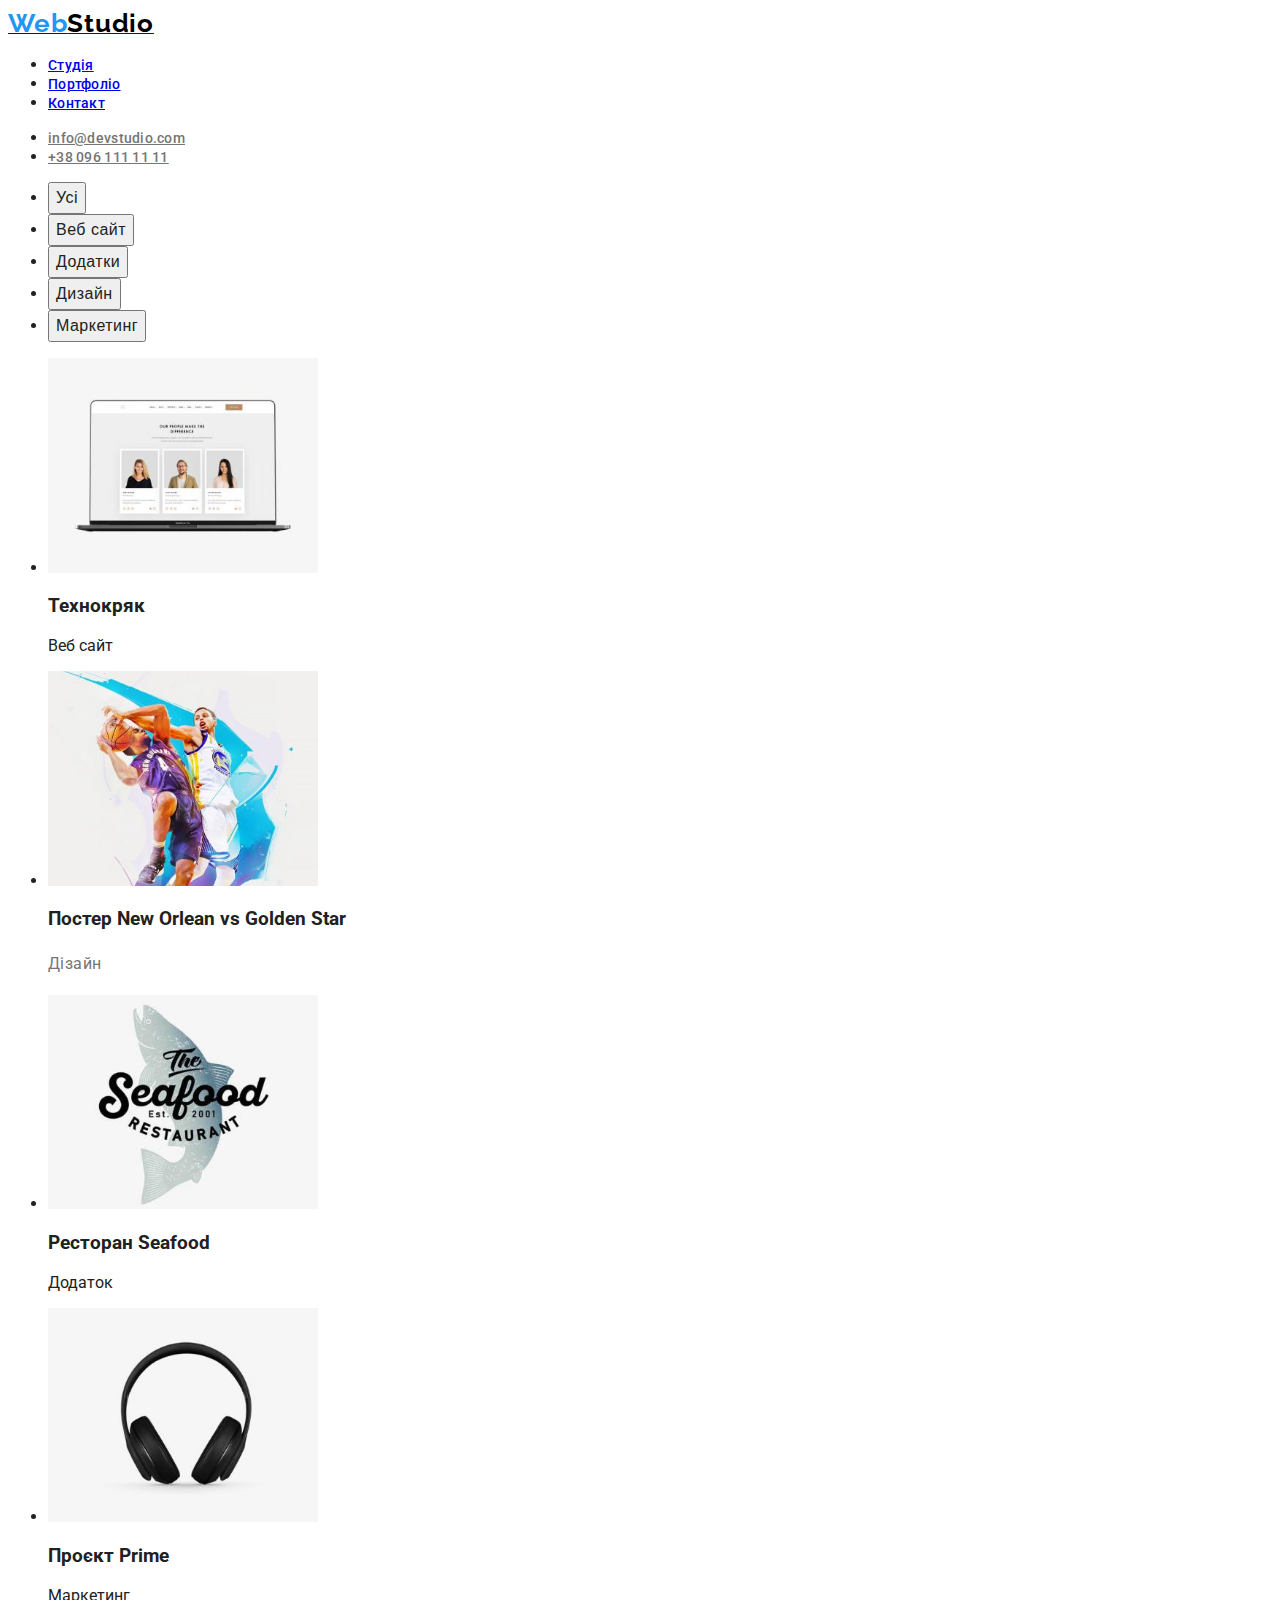
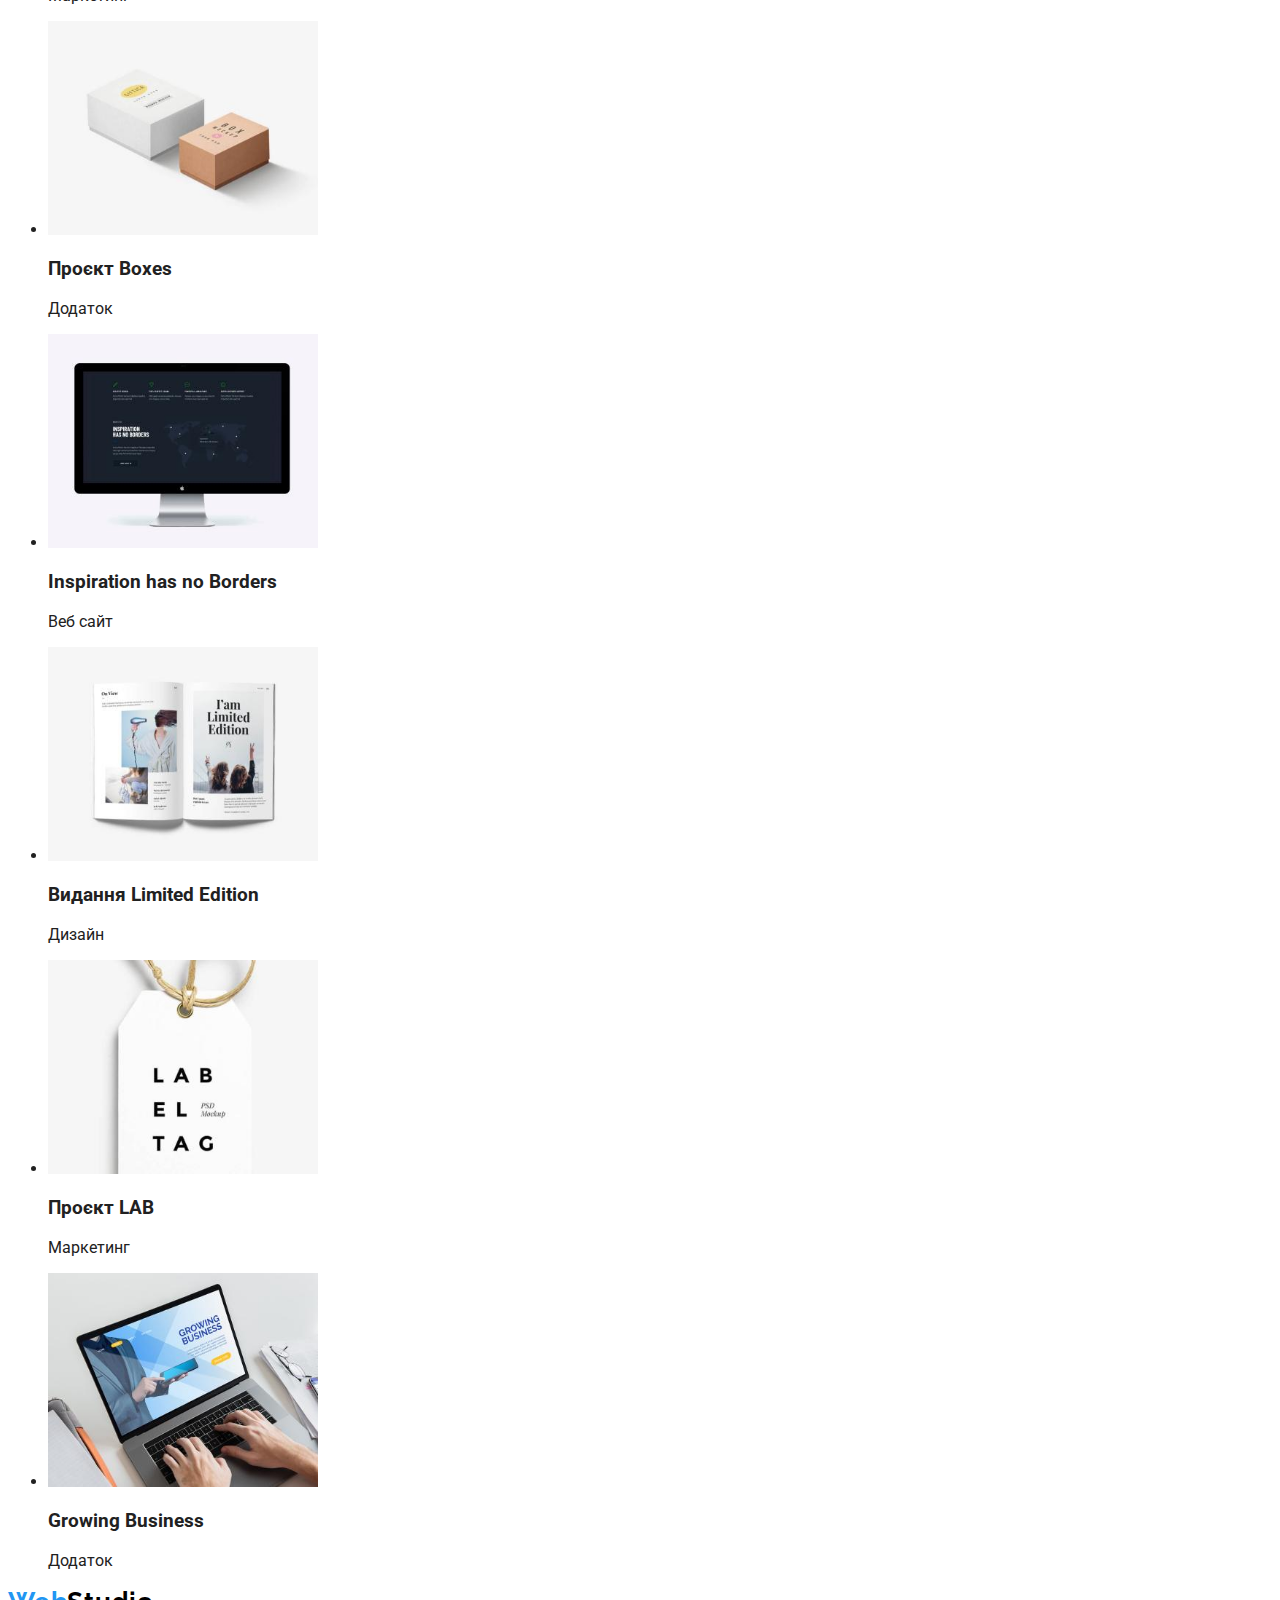
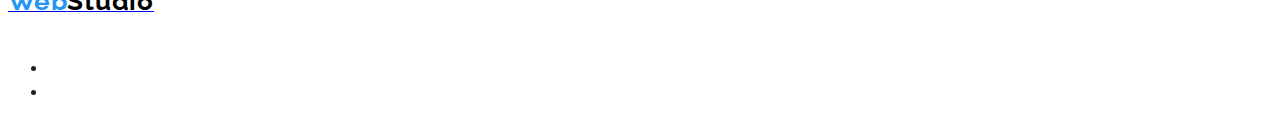
==== portfolio.html @ f7e5c862 "Коректу' стилі" ====
<!DOCTYPE html>
<html lang="uk">

<head>
    <meta charset="UTF-8">
    <meta http-equiv="X-UA-Compatible" content="IE=edge">
    <meta name="viewport" content="width=device-width, initial-scale=1.0">
    <title>HOMEWORK2</title>
    <link rel="preconnect" href="https://fonts.googleapis.com">
    <link rel="preconnect" href="https://fonts.gstatic.com" crossorigin>
    <link href="https://fonts.googleapis.com/css2?family=Raleway:wght@700&family=Roboto:wght@400;500;700;900&display=swap"
        rel="stylesheet">
    <link rel="stylesheet" href="./css/styles.css" />
</head>

<body>
    <header>
        <nav>
            <a href="./index.html"><span class="logo-web">Web</span><span class="logo-studio">Studio</span></a>
            <ul>
                <li><a href="./index.html" class="link-nav">Студія</a></li>
                <li><a href="./portfolio.html" class="link-nav">Портфоліо</a></li>
                <li><a href="#" class="link-nav">Контакт</a></li>
            </ul>
        </nav>
        <ul>
            <li><a href="mailto:info@devstudio.com" class="nav-conact">info@devstudio.com</a></li>
            <li><a href="tel:+380961111111" class="nav-conact">+38 096 111 11 11</a></li>
        </ul>
        </header>
        <ul>
            <li><button type="button" class="button">Усi</button></li>
            <li><button type="button" class="button">Веб сайт</button></li>
            <li><button type="button" class="button">Додатки</button></li>
            <li><button type="button" class="button">Дизайн</button></li>
            <li><button type="button" class="button">Маркетинг</button></li>
        </ul>
   
    
    <main>
            <section>
            
                    <!--Наші проекти -->
            
            <ul>
                <li>
                    <img src="./images/imgtekhnokriak.jpg" alt="Технокряк Веб сайт" width="270">
                    <h3 class="projects">Технокряк</h3>
                    <p class="projecttype">Веб сайт</p>
                </li>
                <li>
                    <img src="./images/imgposterneworlensstars.jpg" alt="Постер Нью Орлеан та Золоті зірки Дізайн" width="270">
                    <h3 class="projects">Постер New Orlean vs Golden Star</h3>
                    <p class="project-type">Дізайн</p>
                </li>
                <li>
                    <img src="./images/imgseafoods.jpg" alt="Ресторан Морська їжа Додаток" width="270">
                    <h3 class="projects">Ресторан Seafood</h3>
                    <p class="projecttype">Додаток</p>
                </li>
                <li>
                    <img src="./images/imgprime.jpg" alt="Проєкт Прайм Маркетинг" width="270">
                    <h3 class="projects">Проєкт Prime</h3>
                    <p class="projecttype">Маркетинг</p>
                </li><li>
                    <img src="./images/imgboxes.jpg" alt="Проєкт Коробки Додаток" width="270">
                    <h3 class="projects">Проєкт Boxes</h3>
                    <p class="projecttype">Додаток</p>
                </li>
                <li>
                    <img src="./images/imginspborders.jpg" alt="Натхнення без меж Веб сайт" width="270">
                    <h3 class="projects">Inspiration has no Borders</h3>
                    <p class="projecttype">Веб сайт</p>
                </li>
                <li>
                    <img src="./images/imglimited.jpg" alt="Видання Обмежена серія Дизайн" width="270">
                    <h3 class="projects">Видання Limited Edition</h3>
                    <p class="projecttype">Дизайн</p>
                </li>
                <li>
                    <img src="./images/imglab.jpg" alt="Проєкт Лаб Маркетинг" width="270">
                    <h3 class="proect">Проєкт LAB</h3>
                    <p class="projecttype">Маркетинг</p>
                </li><li>
                    <img src="./images/imggrowbis.jpg" alt="Рост бізнесу Додаток" width="270">
                    <h3 class="proect">Growing Business</h3>
                    <p class="projecttype">Додаток</p>
                </li>
            </ul>
        </section>
    </main>
    <footer>
        <div>
            <a href="./index.html" class="logo"><span class="logo-web">Web</span><span class="logo-studio">Studio</span></a>
            <address>
                <span class="adress">м. Київ, пр-т Лесі Українки, 26</span>
                <ul>
                    <li><a href="mailto:info@devstudio.com" class="contact">info@devstudio.com</a></li>
                    <li><a href="tel:+380961111111" class="contact">+38 096 111 11 11</a></li>
                </ul>
            </address>
        </div>
    </footer>

</body>

</html>
---- css/styles.css ----
body {
    font-family: 'Roboto','Arial','Helvetica',sans-serif;
    font-style: normal;
    color: #212121;
}
.logo-web {
    font-family: 'Raleway';
    font-weight: 700;
    font-size: 26px;
    line-height: 31px;
    /* identical to box height */
    letter-spacing: 0.03em;
    color: #2196F3;
}
.logo-studio {
    font-family: 'Raleway';
    font-weight: 700;
    font-size: 26px;
    line-height: 31px;
    /* identical to box height */
    letter-spacing: 0.03em;
    color: #000000;
}
.link-nav {
    font-weight: 500;
    font-size: 14px;
    line-height: 16px;
    letter-spacing: 0.02em;
}
.link-nav:hover {
    font-weight: 500;
    font-size: 14px;
    line-height: 16px;
    letter-spacing: 0.02em;
    color: #2196F3;
}

.link-nav:focus {
    font-weight: 500;
    font-size: 14px;
    line-height: 16px;
    letter-spacing: 0.02em;
    color: #2196F3;
}
.nav-conact {
    font-weight: 500;
    font-size: 14px;
    line-height: 16px;
    letter-spacing: 0.02em;
    color: #757575;
}
.nav-conact:hover {
    font-weight: 500;
    font-size: 14px;
    line-height: 16px;
    letter-spacing: 0.02em;
    color: #2196F3;
}
.nav-conact:focus {
    font-weight: 500;
    font-size: 14px;
    line-height: 16px;
    letter-spacing: 0.02em;
    color: #2196F3;
}
.hero-title {
    font-weight: 900;
    font-size: 44px;
    line-height: 60px;
    /* or 136% */
    text-align: center;
    letter-spacing: 0.06em;
    text-transform: uppercase;
    color: #FFFFFF;
}
.order-button { 
    cursor: pointer;
    font-weight: 700;
    font-size: 16px;
    line-height: 30px;
    /* identical to box height, or 188% */
    display: flex;
    align-items: center;
    text-align: center;
    letter-spacing: 0.06em;
    color: #FFFFFF;
}
.title-advantage {
    font-weight: 700;
    font-size: 14px;
    line-height: 16px;
    letter-spacing: 0.03em;
    text-transform: uppercase;
}
.advantage {
    font-size: 14px;
    line-height: 24px;
    /* or 171% */
    letter-spacing: 0.03em;
    color: #757575;
}
.specialization-title {
    font-weight: 700;
    font-size: 36px;
    line-height: 42px;
    text-align: center;
    letter-spacing: 0.03em;
}
.name {
    font-weight: 500;
    font-size: 16px;
    line-height: 19px;
    /* identical to box height */
    text-align: center;
    letter-spacing: 0.03em;
}
.profession {
    font-size: 16px;
    line-height: 19px;
    /* identical to box height */
    text-align: center;
    letter-spacing: 0.03em;
    color: #757575;
}
.adress {
    font-size: 14px;
    line-height: 24px;
    /* or 171% */
    letter-spacing: 0.03em;
    color: #FFFFFF;
}
.contact {
    font-size: 14px;
    line-height: 24px;
    /* or 171% */
    letter-spacing: 0.03em;
    color: rgba(255, 255, 255, 0.6);
}

.contact:hover {
    font-size: 14px;
    line-height: 24px;
    /* or 171% */
    letter-spacing: 0.03em;
    color: #2196F3;
}
.contact:focus {
    font-size: 14px;
    line-height: 24px;
    /* or 171% */
    letter-spacing: 0.03em;
    color: #2196F3;
}
.button {
    cursor: pointer;
    font-weight: 500;
    font-size: 16px;
    line-height: 26px;
    /* identical to box height, or 162% */
    text-align: center;
    letter-spacing: 0.03em;
    color: #212121;
}
.button :hover {
    cursor: pointer;
    font-weight: 500;
    font-size: 16px;
    line-height: 26px;
    /* identical to box height, or 162% */
    text-align: center;
    letter-spacing: 0.03em;
    color: #757575;
    background-color: #2196F3;
}
.button :focus {
    cursor: pointer;
    font-weight: 500;
    font-size: 16px;
    line-height: 26px;
    /* identical to box height, or 162% */
    text-align: center;
    letter-spacing: 0.03em;
    color: #757575;
    background-color: #2196F3;
}
.project-type {
    font-size: 16px;
    line-height: 30px;
    /* identical to box height, or 188% */
    letter-spacing: 0.03em;
    color: #757575;
}
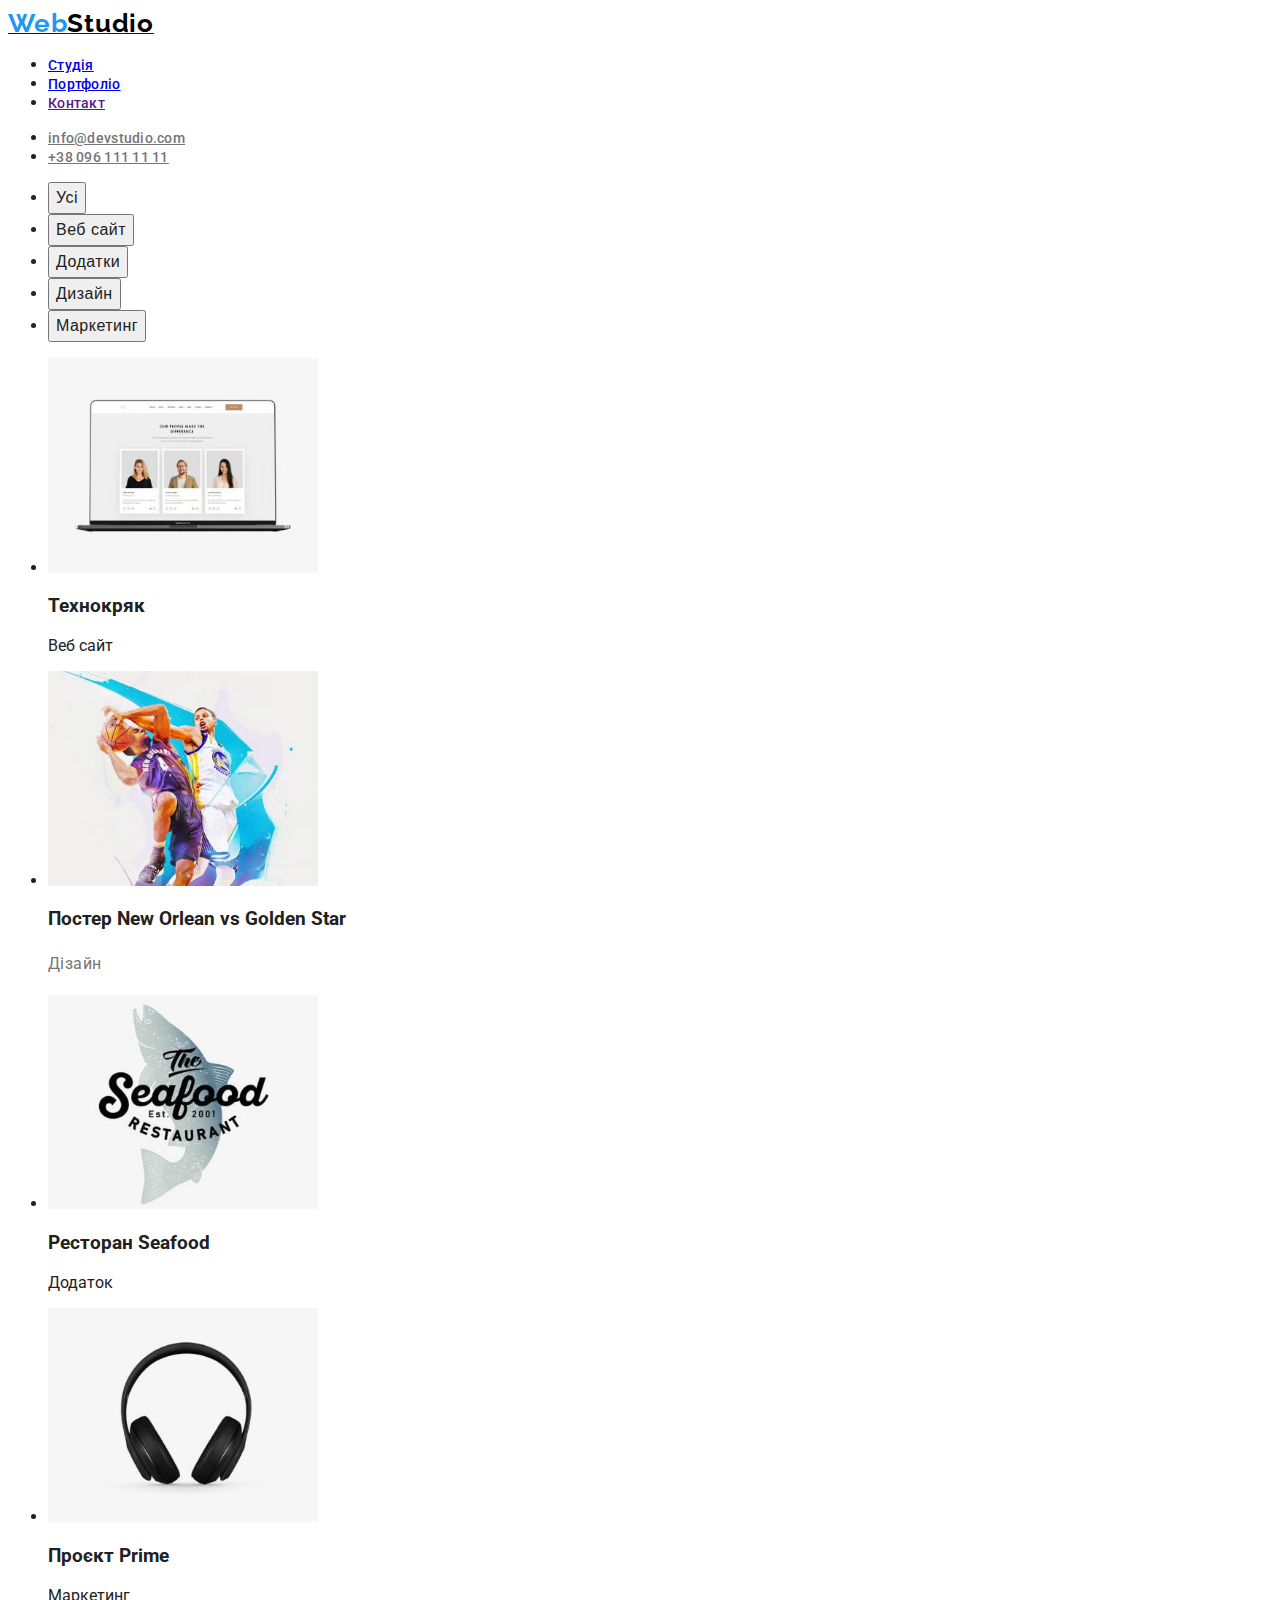
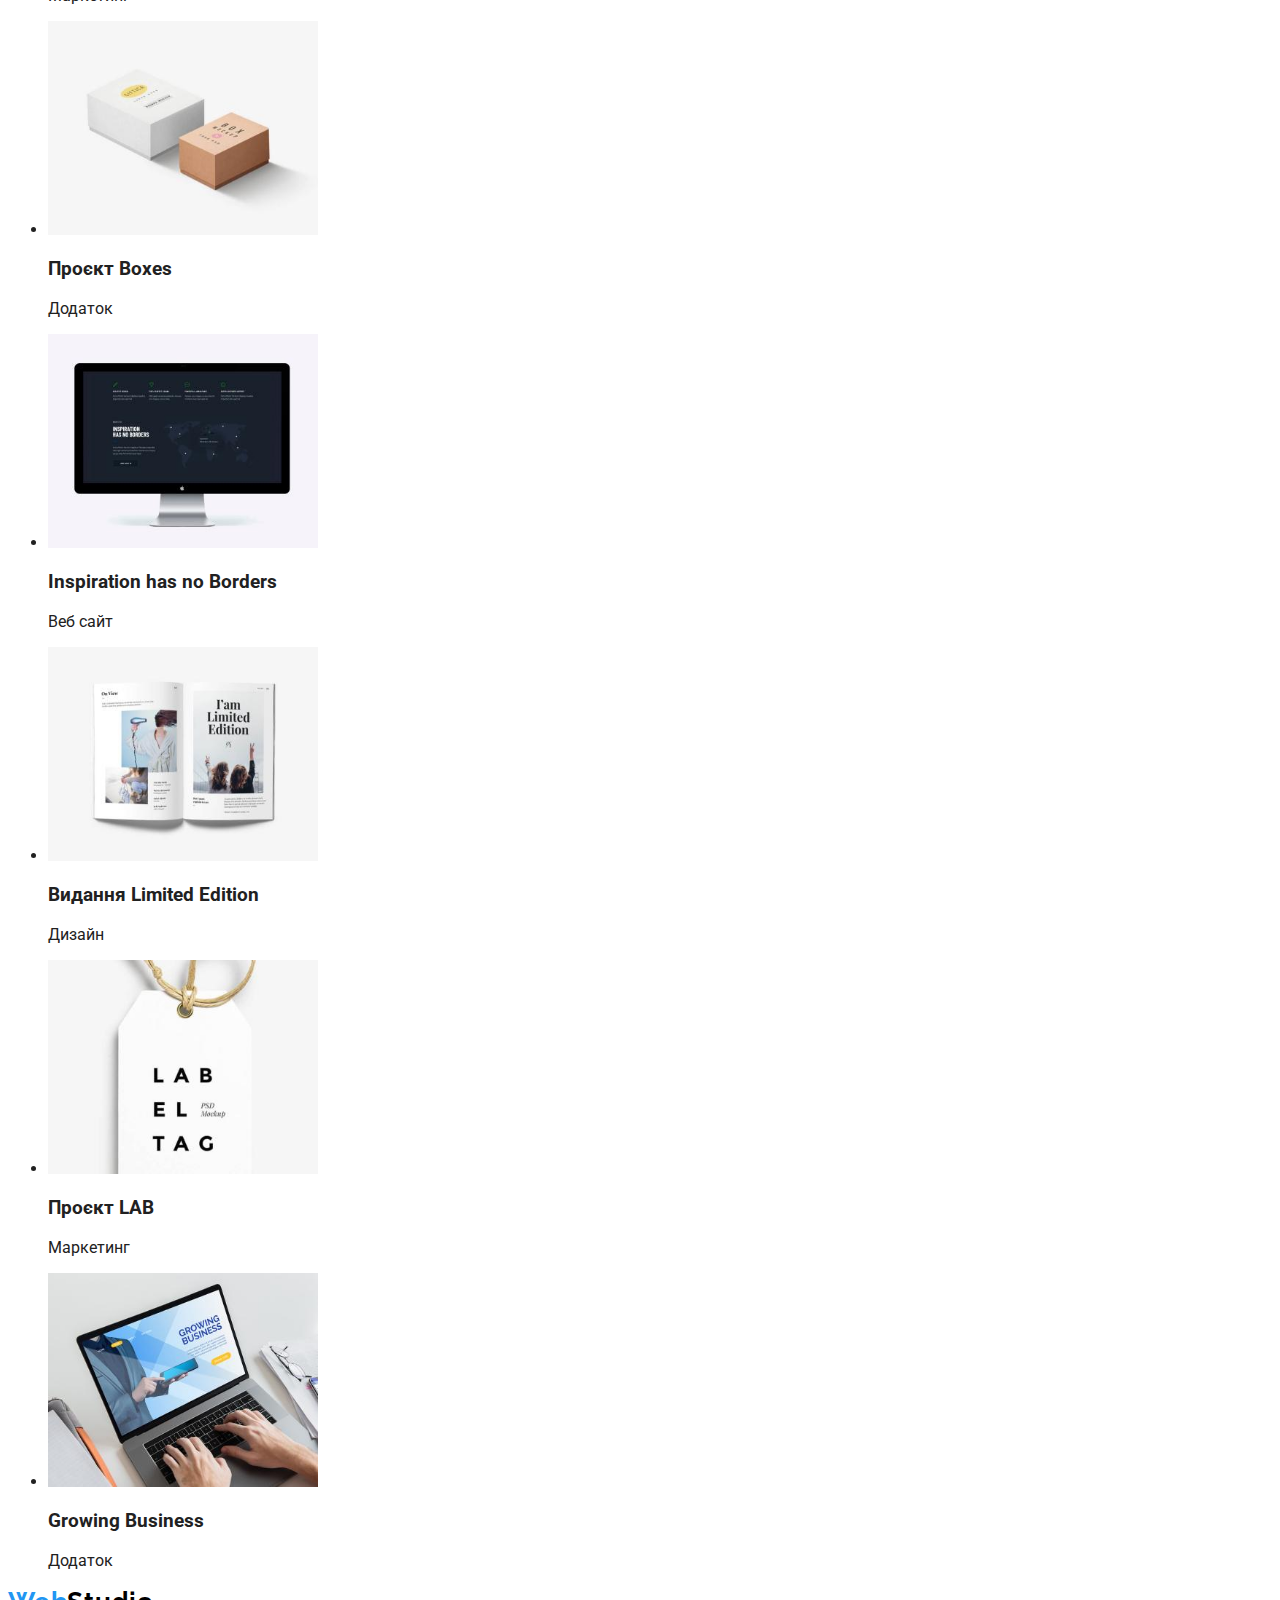
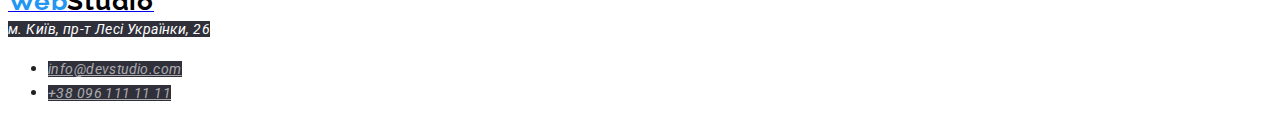
==== commit 592cd6ef: "Корегує CSS" ====
--- a/portfolio.html
+++ b/portfolio.html
@@ -20,14 +20,15 @@
             <ul>
                 <li><a href="./index.html" class="link-nav">Студія</a></li>
                 <li><a href="./portfolio.html" class="link-nav">Портфоліо</a></li>
-                <li><a href="#" class="link-nav">Контакт</a></li>
+                <li><a href="" class="link-nav">Контакт</a></li>
             </ul>
         </nav>
         <ul>
-            <li><a href="mailto:info@devstudio.com" class="nav-conact">info@devstudio.com</a></li>
-            <li><a href="tel:+380961111111" class="nav-conact">+38 096 111 11 11</a></li>
+            <li><a href="mailto:info@devstudio.com" class="nav-contact">info@devstudio.com</a></li>
+            <li><a href="tel:+380961111111" class="nav-contact">+38 096 111 11 11</a></li>
         </ul>
-        </header>
+    
+    </header>
         <ul>
             <li><button type="button" class="button">Усi</button></li>
             <li><button type="button" class="button">Веб сайт</button></li>
--- a/css/styles.css
+++ b/css/styles.css
@@ -1,4 +1,4 @@
- body {
+body {
     font-family: 'Roboto','Arial','Helvetica',sans-serif;
     font-style: normal;
     color: #212121;
@@ -27,7 +27,8 @@
     line-height: 16px;
     letter-spacing: 0.02em;
 }
-.link-nav:hover {
+
+.link-nav:hover,.link-nav:focus {
     font-weight: 500;
     font-size: 14px;
     line-height: 16px;
@@ -35,34 +36,22 @@
     color: #2196F3;
 }
 
-.link-nav:focus {
+.nav-contact {
+    font-weight: 500;
+    font-size: 14px;
+    line-height: 16px;
+    letter-spacing: 0.02em;
+    color: #757575;
+}
+
+.nav-contact:hover,.nav-contact:focus {
     font-weight: 500;
     font-size: 14px;
     line-height: 16px;
     letter-spacing: 0.02em;
     color: #2196F3;
 }
-.nav-conact {
-    font-weight: 500;
-    font-size: 14px;
-    line-height: 16px;
-    letter-spacing: 0.02em;
-    color: #757575;
-}
-.nav-conact:hover {
-    font-weight: 500;
-    font-size: 14px;
-    line-height: 16px;
-    letter-spacing: 0.02em;
-    color: #2196F3;
-}
-.nav-conact:focus {
-    font-weight: 500;
-    font-size: 14px;
-    line-height: 16px;
-    letter-spacing: 0.02em;
-    color: #2196F3;
-}
+
 .hero-title {
     font-weight: 900;
     font-size: 44px;
@@ -73,6 +62,7 @@
     text-transform: uppercase;
     color: #FFFFFF;
 }
+
 .order-button { 
     cursor: pointer;
     font-weight: 700;
@@ -84,7 +74,9 @@
     text-align: center;
     letter-spacing: 0.06em;
     color: #FFFFFF;
+    background-color: #2196F3;
 }
+
 .title-advantage {
     font-weight: 700;
     font-size: 14px;
@@ -92,6 +84,7 @@
     letter-spacing: 0.03em;
     text-transform: uppercase;
 }
+
 .advantage {
     font-size: 14px;
     line-height: 24px;
@@ -99,6 +92,7 @@
     letter-spacing: 0.03em;
     color: #757575;
 }
+
 .specialization-title {
     font-weight: 700;
     font-size: 36px;
@@ -106,6 +100,15 @@
     text-align: center;
     letter-spacing: 0.03em;
 }
+
+.title-comand {
+    font-weight: 700;
+    font-size: 36px;
+    line-height: 42px;
+    text-align: center;
+    letter-spacing: 0.03em;
+}
+
 .name {
     font-weight: 500;
     font-size: 16px;
@@ -114,6 +117,7 @@
     text-align: center;
     letter-spacing: 0.03em;
 }
+
 .profession {
     font-size: 16px;
     line-height: 19px;
@@ -122,35 +126,33 @@
     letter-spacing: 0.03em;
     color: #757575;
 }
+
 .adress {
     font-size: 14px;
     line-height: 24px;
     /* or 171% */
     letter-spacing: 0.03em;
     color: #FFFFFF;
+    background: #2F303A;
 }
+
 .contact {
     font-size: 14px;
     line-height: 24px;
     /* or 171% */
     letter-spacing: 0.03em;
     color: rgba(255, 255, 255, 0.6);
+    background: #2F303A;
 }
 
-.contact:hover {
+.contact:hover,.contact:focus{
     font-size: 14px;
     line-height: 24px;
     /* or 171% */
     letter-spacing: 0.03em;
     color: #2196F3;
 }
-.contact:focus {
-    font-size: 14px;
-    line-height: 24px;
-    /* or 171% */
-    letter-spacing: 0.03em;
-    color: #2196F3;
-}
+
 .button {
     cursor: pointer;
     font-weight: 500;
@@ -161,7 +163,8 @@
     letter-spacing: 0.03em;
     color: #212121;
 }
-.button :hover {
+
+.button:hover,.button:focus {
     cursor: pointer;
     font-weight: 500;
     font-size: 16px;
@@ -169,20 +172,19 @@
     /* identical to box height, or 162% */
     text-align: center;
     letter-spacing: 0.03em;
-    color: #757575;
+    color: #ffffff;
     background-color: #2196F3;
 }
-.button :focus {
-    cursor: pointer;
-    font-weight: 500;
-    font-size: 16px;
-    line-height: 26px;
-    /* identical to box height, or 162% */
-    text-align: center;
-    letter-spacing: 0.03em;
-    color: #757575;
-    background-color: #2196F3;
+
+.project {
+    font-weight: 400;
+font-size: 16px;
+line-height: 30px;
+/* identical to box height, or 188% */
+letter-spacing: 0.03em;
+color: #757575;
 }
+
 .project-type {
     font-size: 16px;
     line-height: 30px;
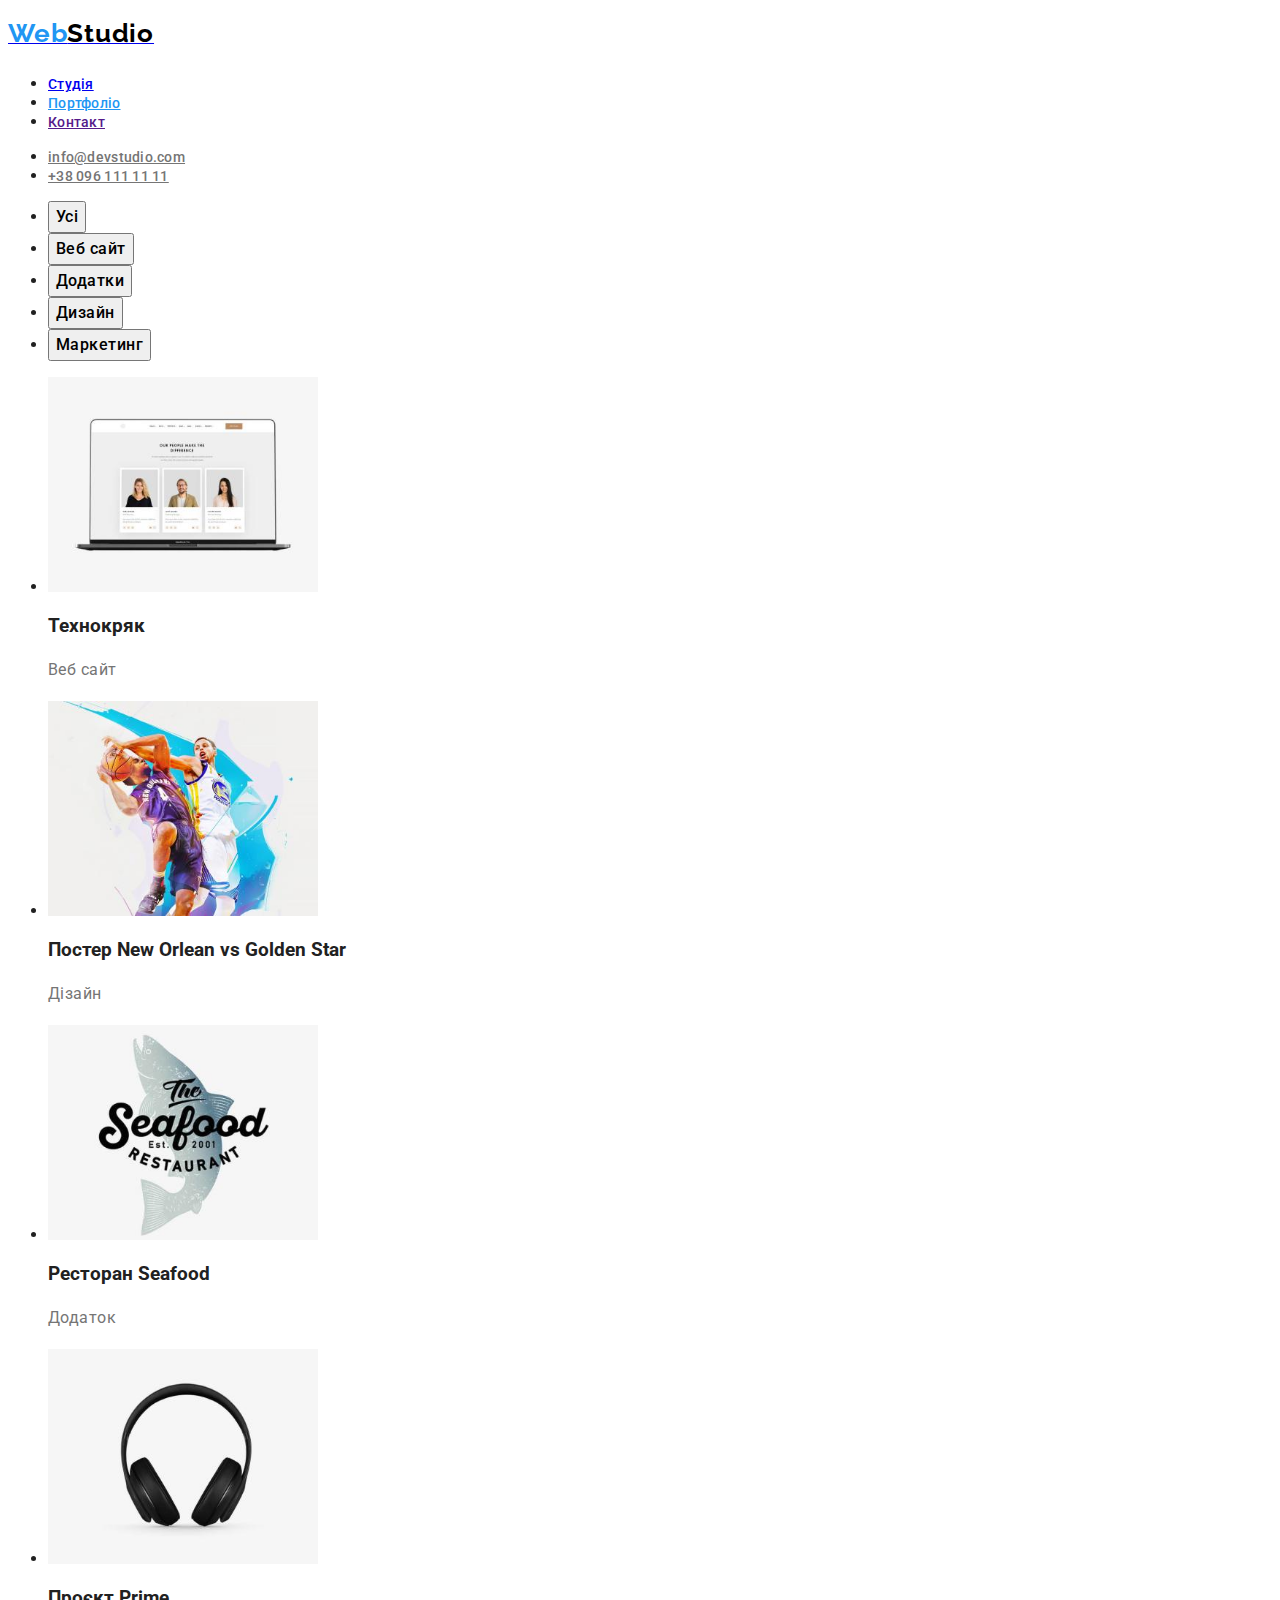
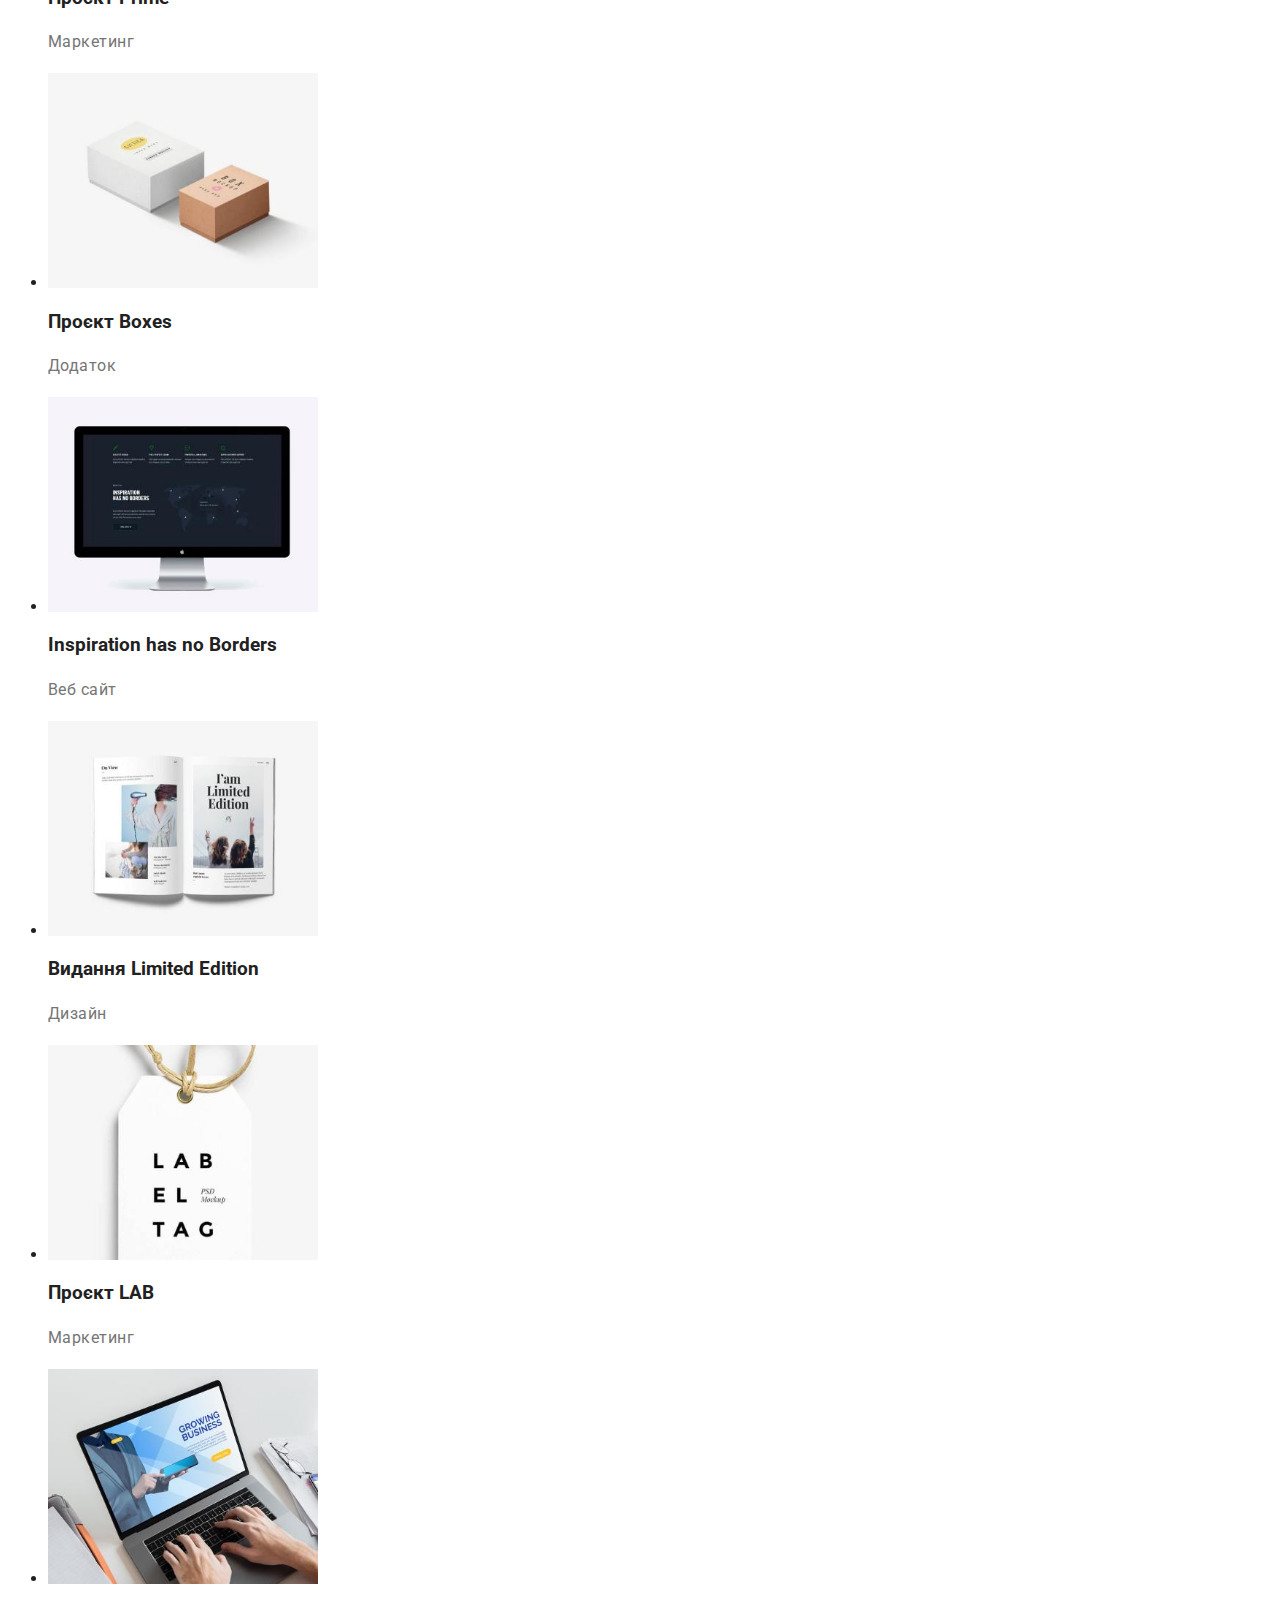
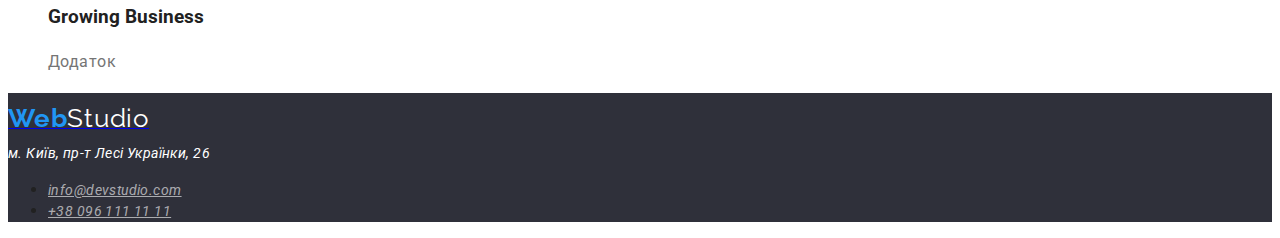
==== commit f39d6ed6: "Повністю прописує CSS другого завдання" ====
--- a/portfolio.html
+++ b/portfolio.html
@@ -15,11 +15,11 @@
 
 <body>
     <header>
-        <nav>
-            <a href="./index.html"><span class="logo-web">Web</span><span class="logo-studio">Studio</span></a>
+        <nav class="nav">
+            <a href="./index.html"><span class="logo-web line">Web</span><span class="logo-studio line">Studio</span></a>
             <ul>
                 <li><a href="./index.html" class="link-nav">Студія</a></li>
-                <li><a href="./portfolio.html" class="link-nav">Портфоліо</a></li>
+                <li><a href="./portfolio.html" class="link-nav link-current">Портфоліо</a></li>
                 <li><a href="" class="link-nav">Контакт</a></li>
             </ul>
         </nav>
@@ -47,7 +47,7 @@
                 <li>
                     <img src="./images/imgtekhnokriak.jpg" alt="Технокряк Веб сайт" width="270">
                     <h3 class="projects">Технокряк</h3>
-                    <p class="projecttype">Веб сайт</p>
+                    <p class="project-type">Веб сайт</p>
                 </li>
                 <li>
                     <img src="./images/imgposterneworlensstars.jpg" alt="Постер Нью Орлеан та Золоті зірки Дізайн" width="270">
@@ -57,42 +57,43 @@
                 <li>
                     <img src="./images/imgseafoods.jpg" alt="Ресторан Морська їжа Додаток" width="270">
                     <h3 class="projects">Ресторан Seafood</h3>
-                    <p class="projecttype">Додаток</p>
+                    <p class="project-type">Додаток</p>
                 </li>
                 <li>
                     <img src="./images/imgprime.jpg" alt="Проєкт Прайм Маркетинг" width="270">
                     <h3 class="projects">Проєкт Prime</h3>
-                    <p class="projecttype">Маркетинг</p>
+                    <p class="project-type">Маркетинг</p>
                 </li><li>
                     <img src="./images/imgboxes.jpg" alt="Проєкт Коробки Додаток" width="270">
                     <h3 class="projects">Проєкт Boxes</h3>
-                    <p class="projecttype">Додаток</p>
+                    <p class="project-type">Додаток</p>
                 </li>
                 <li>
                     <img src="./images/imginspborders.jpg" alt="Натхнення без меж Веб сайт" width="270">
                     <h3 class="projects">Inspiration has no Borders</h3>
-                    <p class="projecttype">Веб сайт</p>
+                    <p class="project-type">Веб сайт</p>
                 </li>
                 <li>
                     <img src="./images/imglimited.jpg" alt="Видання Обмежена серія Дизайн" width="270">
                     <h3 class="projects">Видання Limited Edition</h3>
-                    <p class="projecttype">Дизайн</p>
+                    <p class="project-type">Дизайн</p>
                 </li>
                 <li>
                     <img src="./images/imglab.jpg" alt="Проєкт Лаб Маркетинг" width="270">
-                    <h3 class="proect">Проєкт LAB</h3>
-                    <p class="projecttype">Маркетинг</p>
+                    <h3 class="projects">Проєкт LAB</h3>
+                    <p class="project-type">Маркетинг</p>
                 </li><li>
                     <img src="./images/imggrowbis.jpg" alt="Рост бізнесу Додаток" width="270">
-                    <h3 class="proect">Growing Business</h3>
-                    <p class="projecttype">Додаток</p>
+                    <h3 class="projects">Growing Business</h3>
+                    <p class="project-type">Додаток</p>
                 </li>
             </ul>
         </section>
     </main>
-    <footer>
+    <footer class="footer">
         <div>
-            <a href="./index.html" class="logo"><span class="logo-web">Web</span><span class="logo-studio">Studio</span></a>
+            <a href="./index.html" class="logo"><span class="logo-web">Web</span><span
+                    class="logo-studio-footer">Studio</span></a>
             <address>
                 <span class="adress">м. Київ, пр-т Лесі Українки, 26</span>
                 <ul>
--- a/css/styles.css
+++ b/css/styles.css
@@ -1,102 +1,142 @@
+:root {
+    --color-primary: #212121;
+    --color-logo-studio: #000000;
+    --color-title-secondary:#FFFFFF;
+    --color-link-text: #757575;
+    --color-accent: #2196F3;
+    --color-text-contact: #757575;
+    --color-background: #188CE8;
+    --color-order-shadow:rgba(0, 0, 0, 0.15);
+    --color-conact-footer:rgba(255, 255, 255, 0.6);
+    --color-order-section:#2F303A;
+    --color-comand-section:#F5F4FA;
+    --color-footer-secton:#2F303A;
+ }
+
 body {
     font-family: 'Roboto','Arial','Helvetica',sans-serif;
     font-style: normal;
-    color: #212121;
-}
+    color: var(--color-primary);
+}
+
 .logo-web {
+    text-decoration: none;
+    font-weight: 700;
     font-family: 'Raleway';
-    font-weight: 700;
     font-size: 26px;
-    line-height: 31px;
-    /* identical to box height */
-    letter-spacing: 0.03em;
-    color: #2196F3;
+    line-height: 1.9375;
+    /* identical to box height */
+    letter-spacing: 0.03em;
+    color: var(--color-accent);
 }
 .logo-studio {
+    text-decoration: none;
+    font-weight: 700;
     font-family: 'Raleway';
-    font-weight: 700;
     font-size: 26px;
-    line-height: 31px;
-    /* identical to box height */
-    letter-spacing: 0.03em;
-    color: #000000;
-}
+    line-height: 1.9375;
+    /* identical to box height */
+    letter-spacing: 0.03em;
+    color: var(--color-logo-studio);
+    
+}
+.link-current {color: var(--color-accent);}
 .link-nav {
-    font-weight: 500;
-    font-size: 14px;
-    line-height: 16px;
-    letter-spacing: 0.02em;
-}
-
-.link-nav:hover,.link-nav:focus {
-    font-weight: 500;
-    font-size: 14px;
-    line-height: 16px;
-    letter-spacing: 0.02em;
-    color: #2196F3;
+    font-family: inherit;
+    font-weight: 500;
+    font-size: 14px;
+    line-height: 1;
+    letter-spacing: 0.02em;
+}
+
+.link-nav:hover,.link-nav:focus
+ {
+    font-family: inherit;
+    font-weight: 500;
+    font-size: 14px;
+    line-height: 1;
+    letter-spacing: 0.02em;
+    color: var(--color-accent);
 }
 
 .nav-contact {
     font-weight: 500;
     font-size: 14px;
-    line-height: 16px;
-    letter-spacing: 0.02em;
-    color: #757575;
+    line-height: 1;
+    letter-spacing: 0.02em;
+    color: var(--color-text-contact);
 }
 
 .nav-contact:hover,.nav-contact:focus {
     font-weight: 500;
     font-size: 14px;
-    line-height: 16px;
-    letter-spacing: 0.02em;
-    color: #2196F3;
+    line-height: 1;
+    letter-spacing: 0.02em;
+    color: var(--color-accent);
 }
 
 .hero-title {
     font-weight: 900;
     font-size: 44px;
-    line-height: 60px;
+    line-height: 3.75;
     /* or 136% */
     text-align: center;
     letter-spacing: 0.06em;
     text-transform: uppercase;
-    color: #FFFFFF;
-}
-
-.order-button { 
-    cursor: pointer;
-    font-weight: 700;
-    font-size: 16px;
-    line-height: 30px;
+    color: var(--color-title-secondary);
+}
+
+.order-button {
+    font-weight: 700;
+    cursor: pointer;
+    font-family: inherit;
+    font-size: 16px;
+    line-height: 1.875;
     /* identical to box height, or 188% */
     display: flex;
     align-items: center;
     text-align: center;
     letter-spacing: 0.06em;
-    color: #FFFFFF;
-    background-color: #2196F3;
+    color: var(--color-title-secondary);
+    background-color:var(--color-accent);
+}
+.order-button:hover, .order-button:focus {
+    font-weight: 700;
+    cursor: pointer;
+    font-family: inherit;
+    font-size: 16px;
+    line-height: 1.875;
+    /* identical to box height, or 188% */
+    display: flex;
+    align-items: center;
+    text-align: center;
+    letter-spacing: 0.06em;
+    color: var(--color-title-secondary);
+    background: var(--color-order-background);
+    box-shadow: var(--color-order-shadow);
+    border-radius: 4px;
 }
 
 .title-advantage {
     font-weight: 700;
     font-size: 14px;
-    line-height: 16px;
+    line-height: 1;
     letter-spacing: 0.03em;
     text-transform: uppercase;
 }
 
 .advantage {
     font-size: 14px;
-    line-height: 24px;
-    /* or 171% */
-    letter-spacing: 0.03em;
-    color: #757575;
+    line-height: 1.5;
+    /* or 171% */
+    letter-spacing: 0.03em;
+    color: var(--color-link-text);
 }
 
 .specialization-title {
     font-weight: 700;
     font-size: 36px;
-    line-height: 42px;
+    line-height: 2.625;
     text-align: center;
     letter-spacing: 0.03em;
 }
@@ -104,7 +144,7 @@
 .title-comand {
     font-weight: 700;
     font-size: 36px;
-    line-height: 42px;
+    line-height: 2.625;
     text-align: center;
     letter-spacing: 0.03em;
 }
@@ -112,7 +152,7 @@
 .name {
     font-weight: 500;
     font-size: 16px;
-    line-height: 19px;
+    line-height: 1.1875;
     /* identical to box height */
     text-align: center;
     letter-spacing: 0.03em;
@@ -120,75 +160,98 @@
 
 .profession {
     font-size: 16px;
-    line-height: 19px;
-    /* identical to box height */
-    text-align: center;
-    letter-spacing: 0.03em;
-    color: #757575;
-}
-
+    line-height: 1.1875;
+    /* identical to box height */
+    text-align: center;
+    letter-spacing: 0.03em;
+    color: var(--color-link-text);
+}
 .adress {
     font-size: 14px;
-    line-height: 24px;
-    /* or 171% */
-    letter-spacing: 0.03em;
-    color: #FFFFFF;
-    background: #2F303A;
+    line-height: 1.5;
+    /* or 171% */
+    letter-spacing: 0.03em;
+    color: var(--color-title-secondary);
 }
 
 .contact {
     font-size: 14px;
-    line-height: 24px;
-    /* or 171% */
-    letter-spacing: 0.03em;
-    color: rgba(255, 255, 255, 0.6);
-    background: #2F303A;
+    line-height: 1.5;
+    /* or 171% */
+    letter-spacing: 0.03em;
+    color: var(--color-conact-footer);
 }
 
 .contact:hover,.contact:focus{
-    font-size: 14px;
-    line-height: 24px;
-    /* or 171% */
-    letter-spacing: 0.03em;
-    color: #2196F3;
+    font-weight: 700;
+    font-size: 14px;
+    line-height: 1.5;
+    /* or 171% */
+    letter-spacing: 0.03em;
+    color: var(--color-accent);
 }
 
 .button {
     cursor: pointer;
-    font-weight: 500;
-    font-size: 16px;
-    line-height: 26px;
+    font-family: inherit;
+    font-weight: 500;
+    font-size: 16px;
+    line-height: 1.625;
     /* identical to box height, or 162% */
     text-align: center;
     letter-spacing: 0.03em;
-    color: #212121;
+    
 }
 
 .button:hover,.button:focus {
     cursor: pointer;
-    font-weight: 500;
-    font-size: 16px;
-    line-height: 26px;
+    font-family: inherit;
+    font-weight: 500;
+    font-size: 16px;
+    line-height: 1.625;
     /* identical to box height, or 162% */
     text-align: center;
     letter-spacing: 0.03em;
-    color: #ffffff;
-    background-color: #2196F3;
-}
-
+    color: var(--color-title-secondary);
+    background-color: var(--color-accent);
+    
+}
+.order {
+    background-color: var(--color-order-section);
+}
 .project {
-    font-weight: 400;
-font-size: 16px;
-line-height: 30px;
-/* identical to box height, or 188% */
-letter-spacing: 0.03em;
-color: #757575;
+    font-weight: 700;
+    font-size: 16px;
+    line-height: 1.875;
+    /* identical to box height, or 188% */
+    letter-spacing: 0.03em;
+    color: var(--color-link-text);
 }
 
 .project-type {
     font-size: 16px;
-    line-height: 30px;
-    /* identical to box height, or 188% */
-    letter-spacing: 0.03em;
-    color: #757575;
-}
+    line-height: 1.875;
+    /* identical to box height, or 188% */
+    letter-spacing: 0.03em;
+    color: var(--color-link-text);
+}
+.nav {
+    background-color:var(--color-title-secondary);
+}
+.comand {
+    background-color: var(--color-comand-section);
+}
+.footer {
+    background-color: var(--color-footer-secton);
+}
+.logo-studio-footer { 
+    font-family: 'Raleway';
+    font-size: 26px;
+    line-height: 1.9375;
+    /* identical to box height */
+    letter-spacing: 0.03em;
+    color:var(--color-title-secondary);
+
+}
+
+
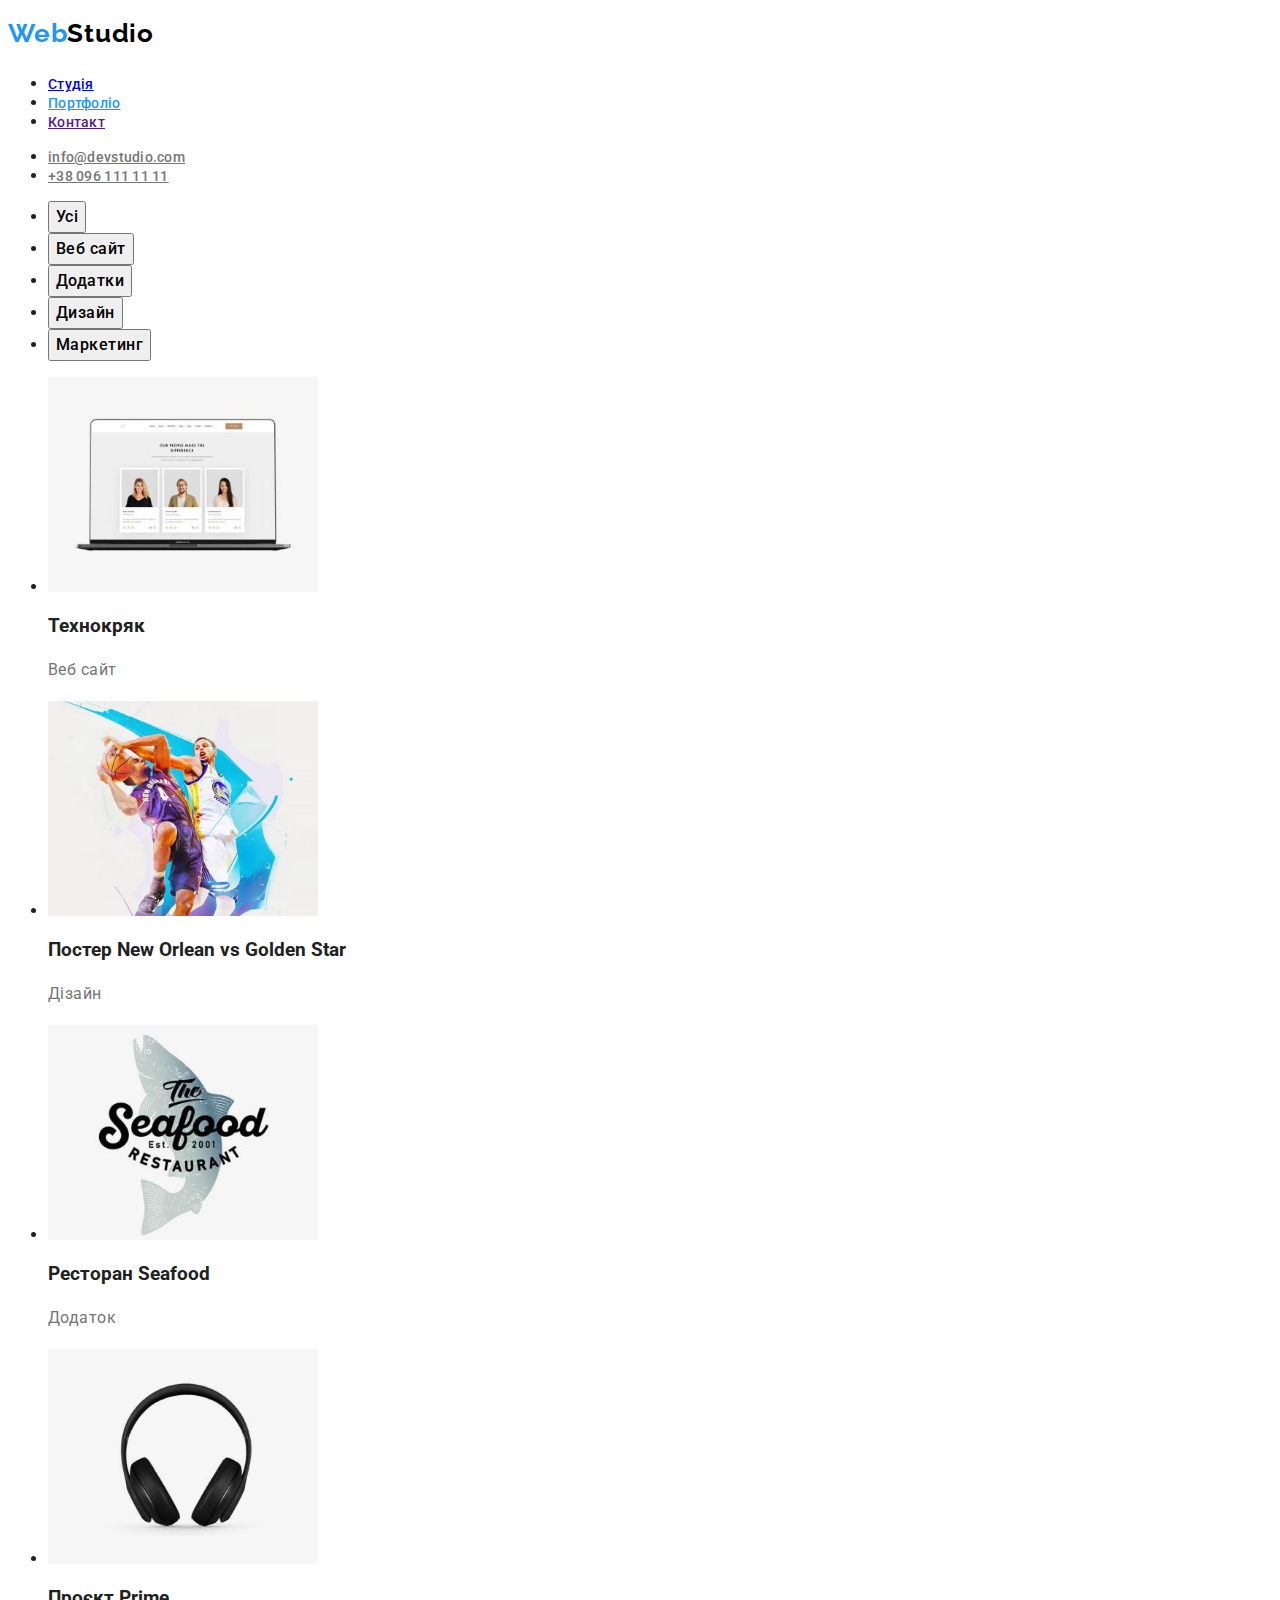
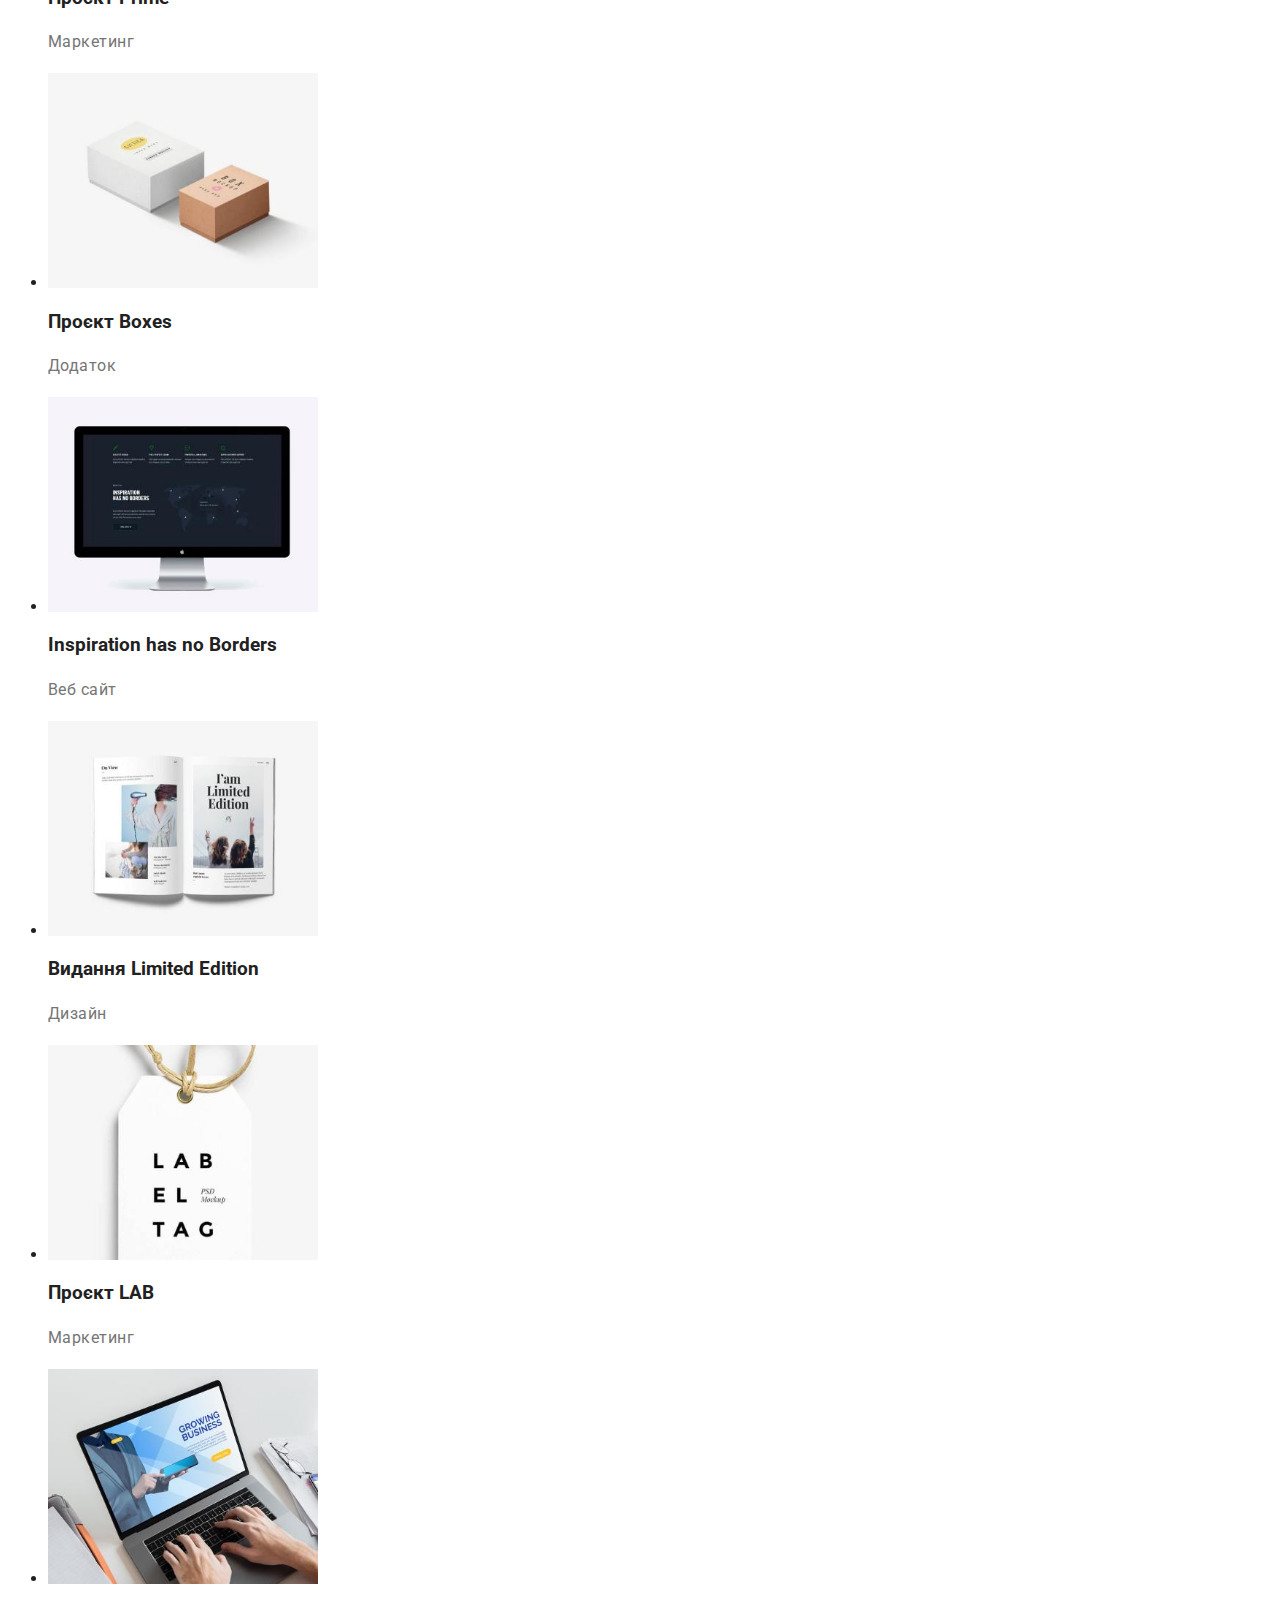
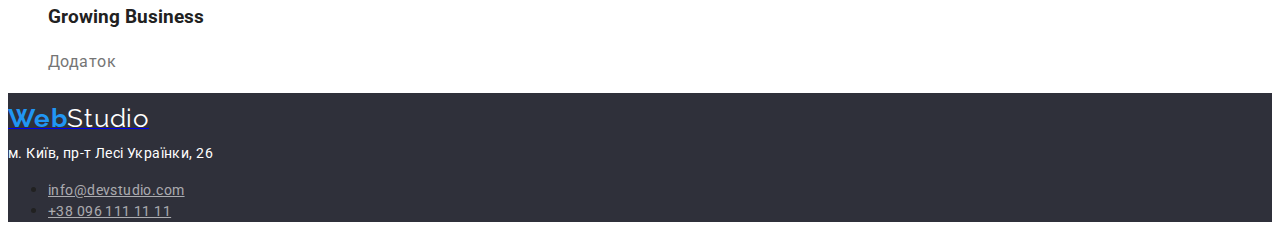
==== commit 6cf71822: "виправляэ помилки" ====
--- a/portfolio.html
+++ b/portfolio.html
@@ -10,13 +10,13 @@
     <link rel="preconnect" href="https://fonts.gstatic.com" crossorigin>
     <link href="https://fonts.googleapis.com/css2?family=Raleway:wght@700&family=Roboto:wght@400;500;700;900&display=swap"
         rel="stylesheet">
-    <link rel="stylesheet" href="./css/styles.css" />
+    <link rel="stylesheet" href="./css/styles.css">
 </head>
 
 <body>
     <header>
         <nav class="nav">
-            <a href="./index.html"><span class="logo-web line">Web</span><span class="logo-studio line">Studio</span></a>
+            <a href="./index.html" class="link"><span class="logo-web">Web</span><span class="logo-studio">Studio</span></a>
             <ul>
                 <li><a href="./index.html" class="link-nav">Студія</a></li>
                 <li><a href="./portfolio.html" class="link-nav link-current">Портфоліо</a></li>
--- a/css/styles.css
+++ b/css/styles.css
@@ -4,13 +4,11 @@
     --color-title-secondary:#FFFFFF;
     --color-link-text: #757575;
     --color-accent: #2196F3;
-    --color-text-contact: #757575;
     --color-background: #188CE8;
     --color-order-shadow:rgba(0, 0, 0, 0.15);
     --color-conact-footer:rgba(255, 255, 255, 0.6);
     --color-order-section:#2F303A;
     --color-comand-section:#F5F4FA;
-    --color-footer-secton:#2F303A;
  }
 
 body {
@@ -18,6 +16,9 @@
     font-style: normal;
     color: var(--color-primary);
 }
+.link {
+    text-decoration: none;
+  }
 
 .logo-web {
     text-decoration: none;
@@ -49,29 +50,19 @@
     letter-spacing: 0.02em;
 }
 
-.link-nav:hover,.link-nav:focus
- {
-    font-family: inherit;
+.link-nav:hover,.link-nav:focus {
+    color: var(--color-accent);
+}
+
+.nav-contact {
     font-weight: 500;
     font-size: 14px;
     line-height: 1;
     letter-spacing: 0.02em;
-    color: var(--color-accent);
-}
-
-.nav-contact {
-    font-weight: 500;
-    font-size: 14px;
-    line-height: 1;
-    letter-spacing: 0.02em;
-    color: var(--color-text-contact);
+    color: var(--color-link-text);
 }
 
 .nav-contact:hover,.nav-contact:focus {
-    font-weight: 500;
-    font-size: 14px;
-    line-height: 1;
-    letter-spacing: 0.02em;
     color: var(--color-accent);
 }
 
@@ -99,22 +90,12 @@
     letter-spacing: 0.06em;
     color: var(--color-title-secondary);
     background-color:var(--color-accent);
+    box-shadow: 0px 4px 4px rgba(0, 0, 0, 0.15);
+    border-radius: 4px;
 }
 .order-button:hover, .order-button:focus {
-    font-weight: 700;
-    cursor: pointer;
-    font-family: inherit;
-    font-size: 16px;
-    line-height: 1.875;
-    /* identical to box height, or 188% */
-    display: flex;
-    align-items: center;
-    text-align: center;
-    letter-spacing: 0.06em;
-    color: var(--color-title-secondary);
-    background: var(--color-order-background);
-    box-shadow: var(--color-order-shadow);
-    border-radius: 4px;
+    background: var(--color-background);
+    
 }
 
 .title-advantage {
@@ -137,7 +118,6 @@
     font-weight: 700;
     font-size: 36px;
     line-height: 2.625;
-    text-align: center;
     letter-spacing: 0.03em;
 }
 
@@ -145,7 +125,6 @@
     font-weight: 700;
     font-size: 36px;
     line-height: 2.625;
-    text-align: center;
     letter-spacing: 0.03em;
 }
 
@@ -154,7 +133,6 @@
     font-size: 16px;
     line-height: 1.1875;
     /* identical to box height */
-    text-align: center;
     letter-spacing: 0.03em;
 }
 
@@ -162,11 +140,11 @@
     font-size: 16px;
     line-height: 1.1875;
     /* identical to box height */
-    text-align: center;
     letter-spacing: 0.03em;
     color: var(--color-link-text);
 }
 .adress {
+    font-style: normal;
     font-size: 14px;
     line-height: 1.5;
     /* or 171% */
@@ -175,6 +153,8 @@
 }
 
 .contact {
+    font-style: normal;
+    font-family: inherit;
     font-size: 14px;
     line-height: 1.5;
     /* or 171% */
@@ -182,12 +162,7 @@
     color: var(--color-conact-footer);
 }
 
-.contact:hover,.contact:focus{
-    font-weight: 700;
-    font-size: 14px;
-    line-height: 1.5;
-    /* or 171% */
-    letter-spacing: 0.03em;
+.contact:hover,.contact:focus {
     color: var(--color-accent);
 }
 
@@ -210,7 +185,6 @@
     font-size: 16px;
     line-height: 1.625;
     /* identical to box height, or 162% */
-    text-align: center;
     letter-spacing: 0.03em;
     color: var(--color-title-secondary);
     background-color: var(--color-accent);
@@ -242,7 +216,7 @@
     background-color: var(--color-comand-section);
 }
 .footer {
-    background-color: var(--color-footer-secton);
+    background-color: var(--color-order-section);
 }
 .logo-studio-footer { 
     font-family: 'Raleway';
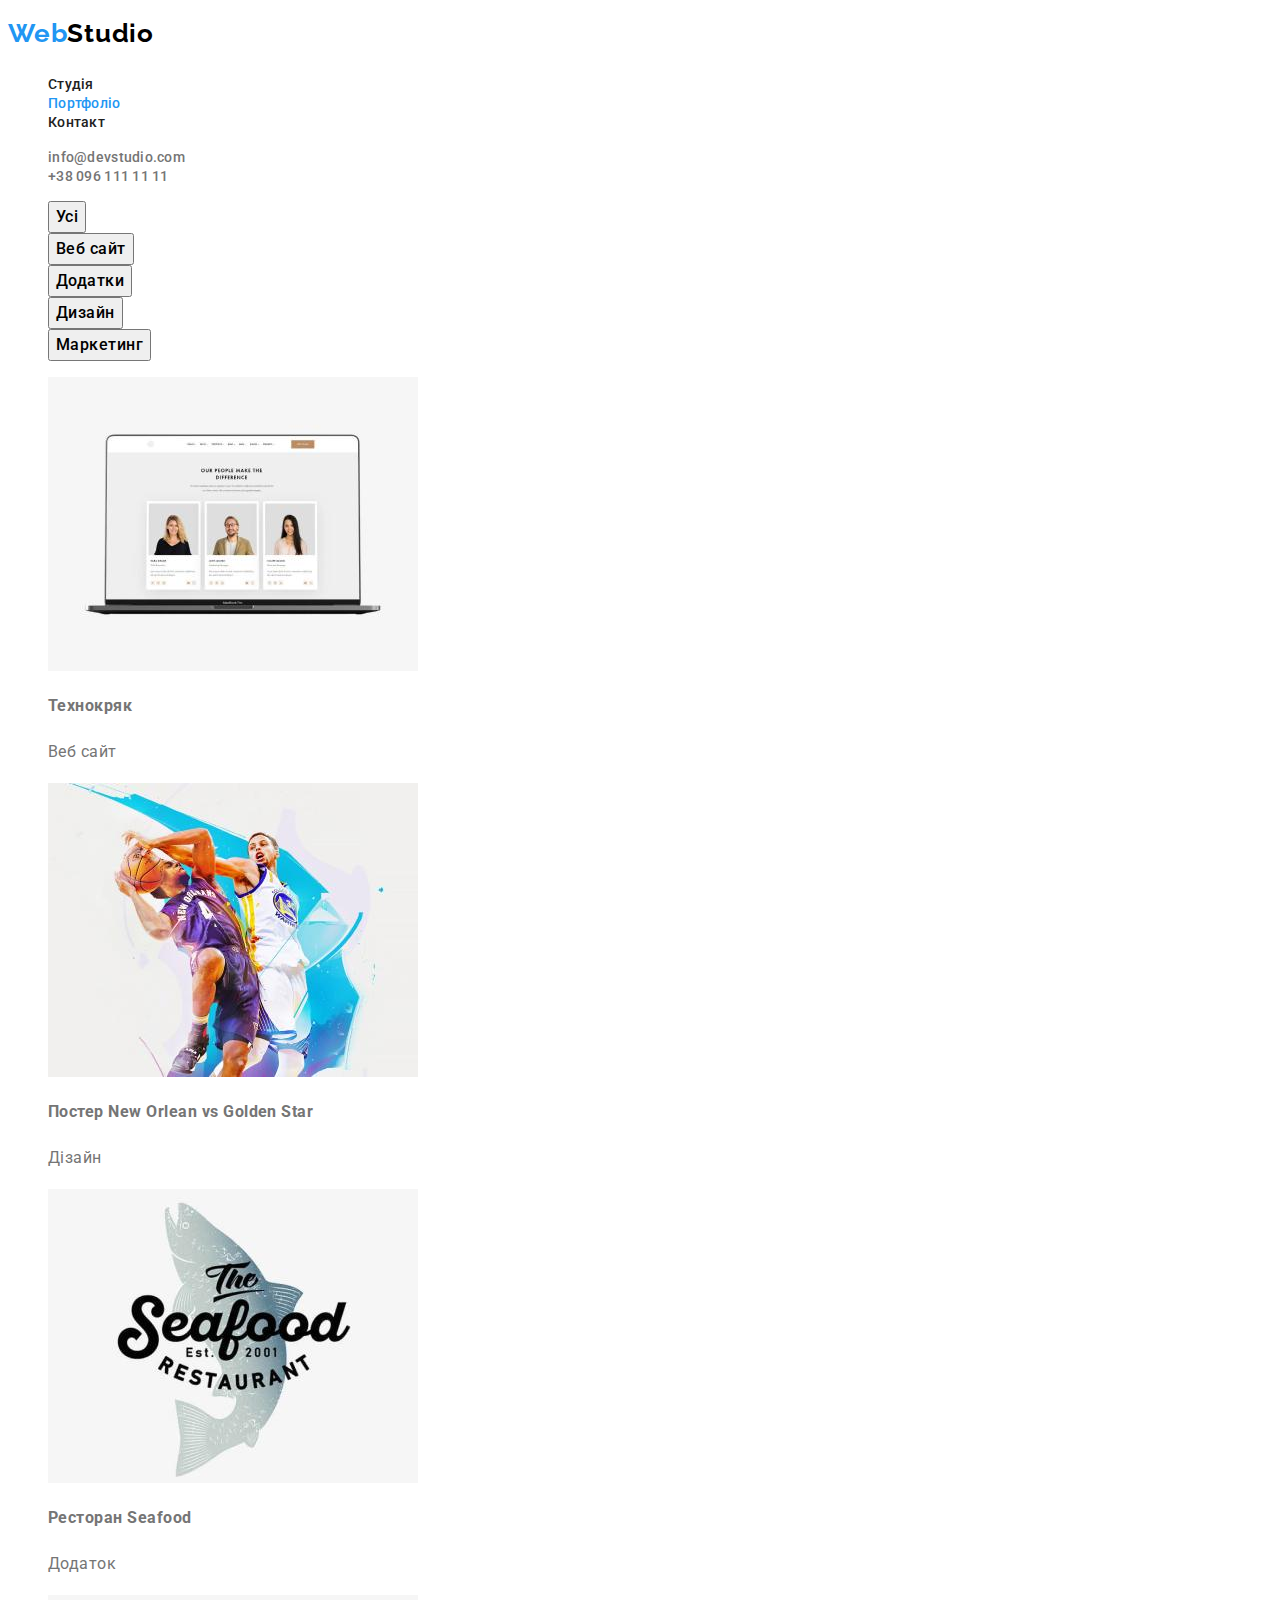
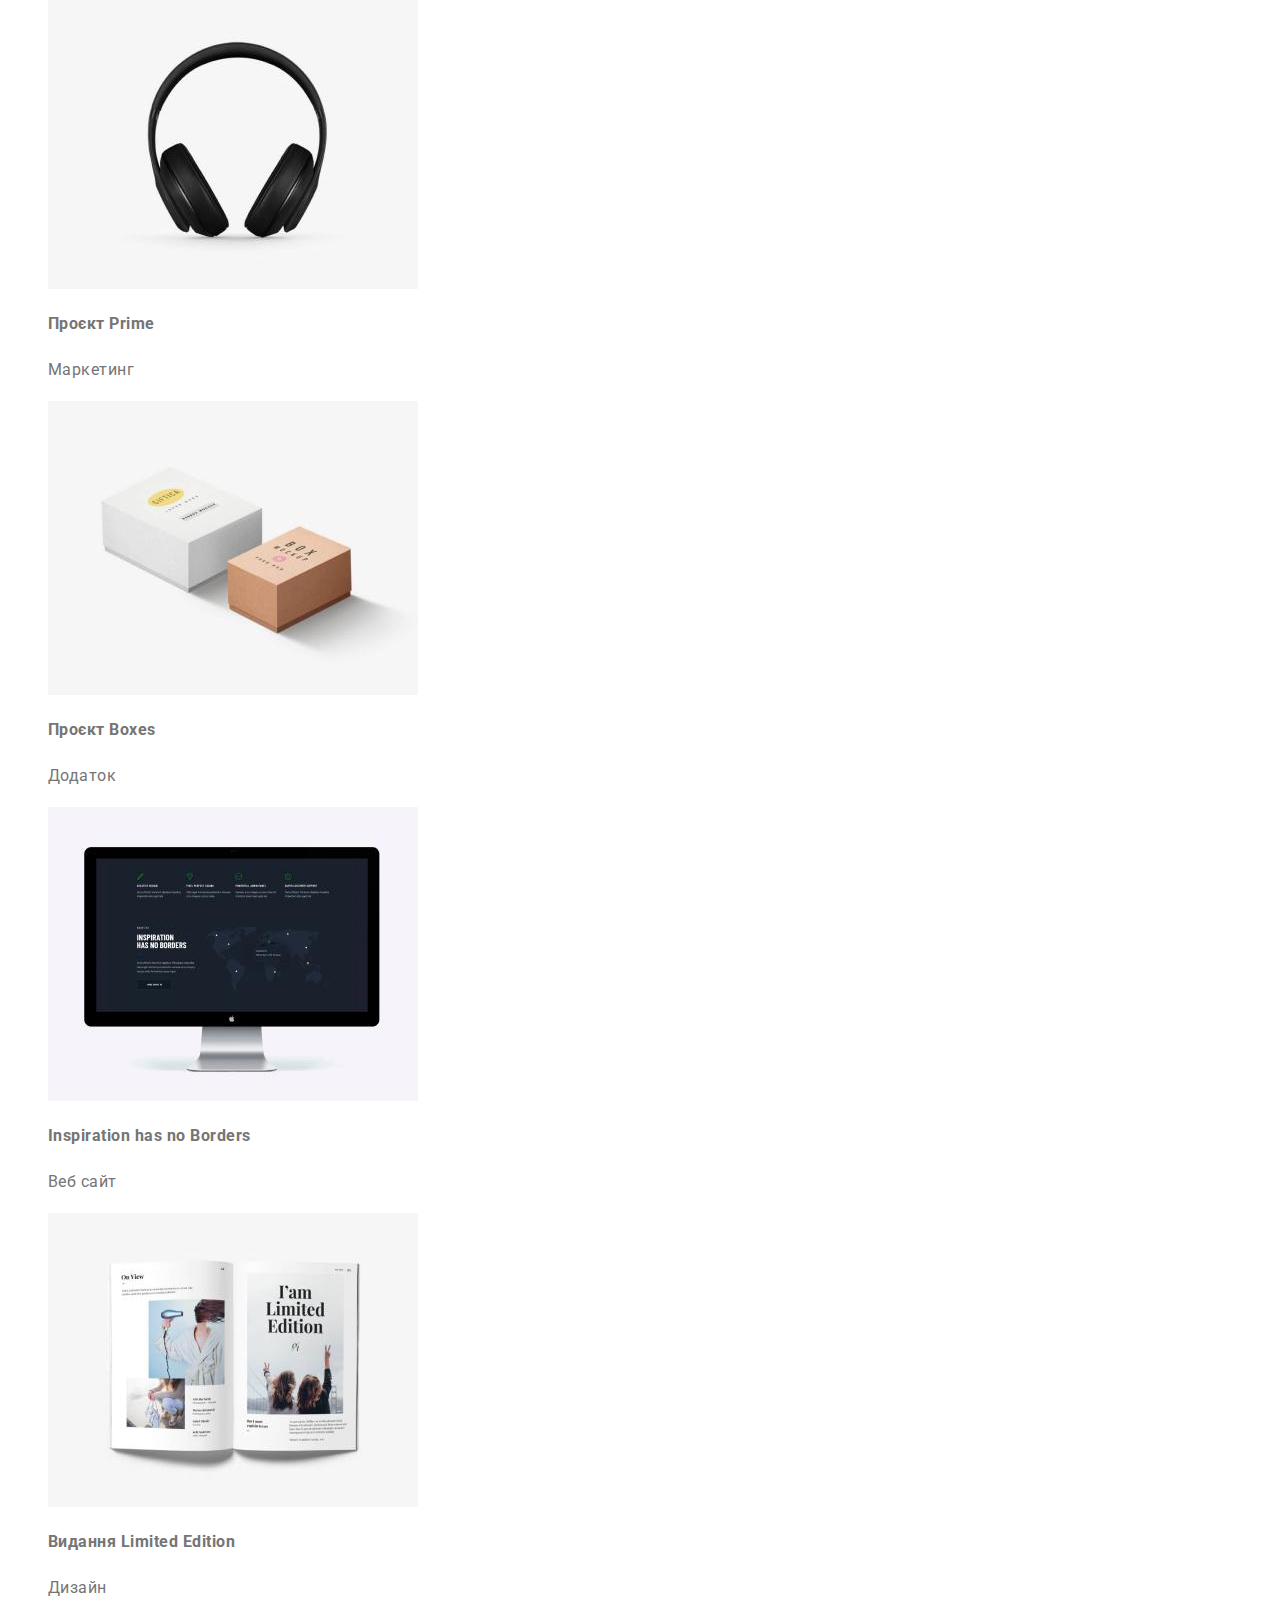
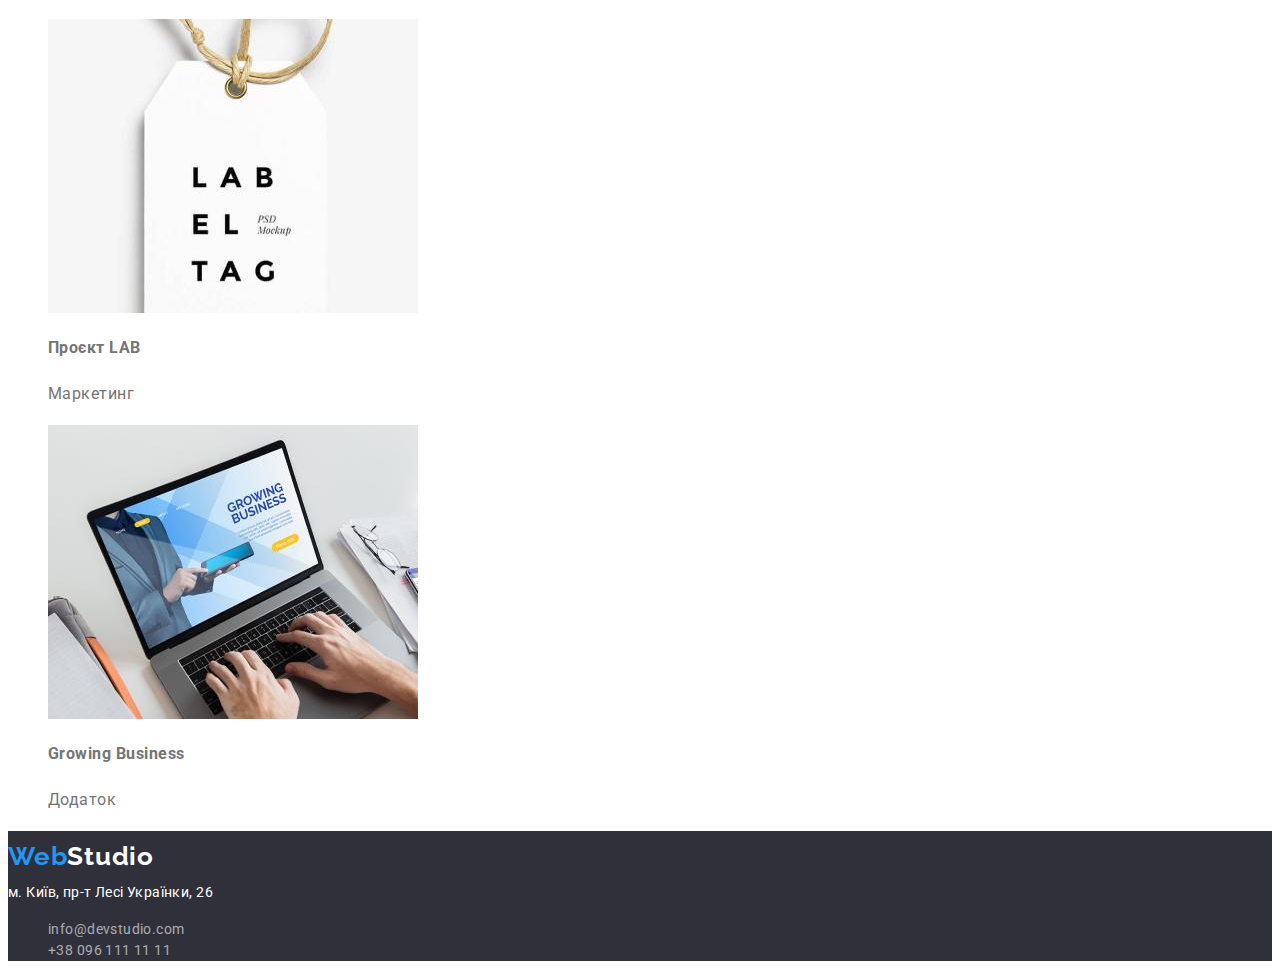
==== commit 86e9c070: "Випрвляє помилки" ====
--- a/portfolio.html
+++ b/portfolio.html
@@ -16,74 +16,74 @@
 <body>
     <header>
         <nav class="nav">
-            <a href="./index.html" class="link"><span class="logo-web">Web</span><span class="logo-studio">Studio</span></a>
+            <a href="./index.html" class="logo link"><span class="web">Web</span><span class="studio">Studio</span></a>
             <ul>
-                <li><a href="./index.html" class="link-nav">Студія</a></li>
-                <li><a href="./portfolio.html" class="link-nav link-current">Портфоліо</a></li>
-                <li><a href="" class="link-nav">Контакт</a></li>
+                <li><a href="./index.html" class="link-nav link">Студія</a></li>
+                <li><a href="./portfolio.html" class="link-nav link-current link">Портфоліо</a></li>
+                <li><a href="" class="link-nav link">Контакт</a></li>
             </ul>
         </nav>
         <ul>
-            <li><a href="mailto:info@devstudio.com" class="nav-contact">info@devstudio.com</a></li>
-            <li><a href="tel:+380961111111" class="nav-contact">+38 096 111 11 11</a></li>
+            <li><a href="mailto:info@devstudio.com" class="nav-contact link">info@devstudio.com</a></li>
+            <li><a href="tel:+380961111111" class="nav-contact link">+38 096 111 11 11</a></li>
         </ul>
     
     </header>
-        <ul>
-            <li><button type="button" class="button">Усi</button></li>
-            <li><button type="button" class="button">Веб сайт</button></li>
-            <li><button type="button" class="button">Додатки</button></li>
-            <li><button type="button" class="button">Дизайн</button></li>
-            <li><button type="button" class="button">Маркетинг</button></li>
-        </ul>
-   
-    
+       
+      
     <main>
             <section>
+                <ul>
+                    <li><button type="button" class="button">Усi</button></li>
+                    <li><button type="button" class="button">Веб сайт</button></li>
+                    <li><button type="button" class="button">Додатки</button></li>
+                    <li><button type="button" class="button">Дизайн</button></li>
+                    <li><button type="button" class="button">Маркетинг</button></li>
+                </ul>
             
                     <!--Наші проекти -->
             
             <ul>
                 <li>
-                    <img src="./images/imgtekhnokriak.jpg" alt="Технокряк Веб сайт" width="270">
+                    <img src="./images/imgtekhnokriak.jpg" alt="Технокряк Веб сайт" width="370">
                     <h3 class="projects">Технокряк</h3>
                     <p class="project-type">Веб сайт</p>
                 </li>
                 <li>
-                    <img src="./images/imgposterneworlensstars.jpg" alt="Постер Нью Орлеан та Золоті зірки Дізайн" width="270">
+                    <img src="./images/imgposterneworlensstars.jpg" alt="Постер Нью Орлеан та Золоті зірки Дізайн" width="370">
                     <h3 class="projects">Постер New Orlean vs Golden Star</h3>
                     <p class="project-type">Дізайн</p>
                 </li>
                 <li>
-                    <img src="./images/imgseafoods.jpg" alt="Ресторан Морська їжа Додаток" width="270">
+                    <img src="./images/imgseafoods.jpg" alt="Ресторан Морська їжа Додаток" width="370">
                     <h3 class="projects">Ресторан Seafood</h3>
                     <p class="project-type">Додаток</p>
                 </li>
                 <li>
-                    <img src="./images/imgprime.jpg" alt="Проєкт Прайм Маркетинг" width="270">
+                    <img src="./images/imgprime.jpg" alt="Проєкт Прайм Маркетинг" width="370">
                     <h3 class="projects">Проєкт Prime</h3>
                     <p class="project-type">Маркетинг</p>
                 </li><li>
-                    <img src="./images/imgboxes.jpg" alt="Проєкт Коробки Додаток" width="270">
+                    <img src="./images/imgboxes.jpg" alt="Проєкт Коробки Додаток" width="370">
                     <h3 class="projects">Проєкт Boxes</h3>
                     <p class="project-type">Додаток</p>
                 </li>
                 <li>
-                    <img src="./images/imginspborders.jpg" alt="Натхнення без меж Веб сайт" width="270">
+                    <img src="./images/imginspborders.jpg" alt="Натхнення без меж Веб сайт" width="370">
                     <h3 class="projects">Inspiration has no Borders</h3>
                     <p class="project-type">Веб сайт</p>
                 </li>
                 <li>
-                    <img src="./images/imglimited.jpg" alt="Видання Обмежена серія Дизайн" width="270">
+                    <img src="./images/imglimited.jpg" alt="Видання Обмежена серія Дизайн" width="370">
                     <h3 class="projects">Видання Limited Edition</h3>
                     <p class="project-type">Дизайн</p>
                 </li>
                 <li>
-                    <img src="./images/imglab.jpg" alt="Проєкт Лаб Маркетинг" width="270">
+                    <img src="./images/imglab.jpg" alt="Проєкт Лаб Маркетинг" width="370">
                     <h3 class="projects">Проєкт LAB</h3>
                     <p class="project-type">Маркетинг</p>
                 </li><li>
-                    <img src="./images/imggrowbis.jpg" alt="Рост бізнесу Додаток" width="270">
+                    <img src="./images/imggrowbis.jpg" alt="Рост бізнесу Додаток" width="370">
                     <h3 class="projects">Growing Business</h3>
                     <p class="project-type">Додаток</p>
                 </li>
@@ -92,13 +92,12 @@
     </main>
     <footer class="footer">
         <div>
-            <a href="./index.html" class="logo"><span class="logo-web">Web</span><span
-                    class="logo-studio-footer">Studio</span></a>
+            <a href="./index.html" class="logo link"><span class="web">Web</span><span class="logo-studio-footer">Studio</span></a>
             <address>
                 <span class="adress">м. Київ, пр-т Лесі Українки, 26</span>
                 <ul>
-                    <li><a href="mailto:info@devstudio.com" class="contact">info@devstudio.com</a></li>
-                    <li><a href="tel:+380961111111" class="contact">+38 096 111 11 11</a></li>
+                    <li><a href="mailto:info@devstudio.com" class="contact link">info@devstudio.com</a></li>
+                    <li><a href="tel:+380961111111" class="contact link">+38 096 111 11 11</a></li>
                 </ul>
             </address>
         </div>
--- a/css/styles.css
+++ b/css/styles.css
@@ -16,43 +16,38 @@
     font-style: normal;
     color: var(--color-primary);
 }
+ul {
+    list-style: none;
+}
 .link {
     text-decoration: none;
   }
 
-.logo-web {
-    text-decoration: none;
+.logo {
     font-weight: 700;
     font-family: 'Raleway';
     font-size: 26px;
     line-height: 1.9375;
     /* identical to box height */
     letter-spacing: 0.03em;
-    color: var(--color-accent);
-}
-.logo-studio {
-    text-decoration: none;
-    font-weight: 700;
-    font-family: 'Raleway';
-    font-size: 26px;
-    line-height: 1.9375;
-    /* identical to box height */
-    letter-spacing: 0.03em;
-    color: var(--color-logo-studio);
-    
-}
-.link-current {color: var(--color-accent);}
+    
+}
+.web {color: var(--color-accent);}
+.studio {color: var(--color-logo-studio);}
+
 .link-nav {
     font-family: inherit;
     font-weight: 500;
     font-size: 14px;
     line-height: 1;
     letter-spacing: 0.02em;
+    color: var(--color-primary);
 }
 
 .link-nav:hover,.link-nav:focus {
     color: var(--color-accent);
 }
+.link-current {color: var(--color-accent);}
 
 .nav-contact {
     font-weight: 500;
@@ -153,7 +148,7 @@
 }
 
 .contact {
-    font-style: normal;
+   font-style: normal;
     font-family: inherit;
     font-size: 14px;
     line-height: 1.5;
@@ -193,7 +188,7 @@
 .order {
     background-color: var(--color-order-section);
 }
-.project {
+.projects {
     font-weight: 700;
     font-size: 16px;
     line-height: 1.875;
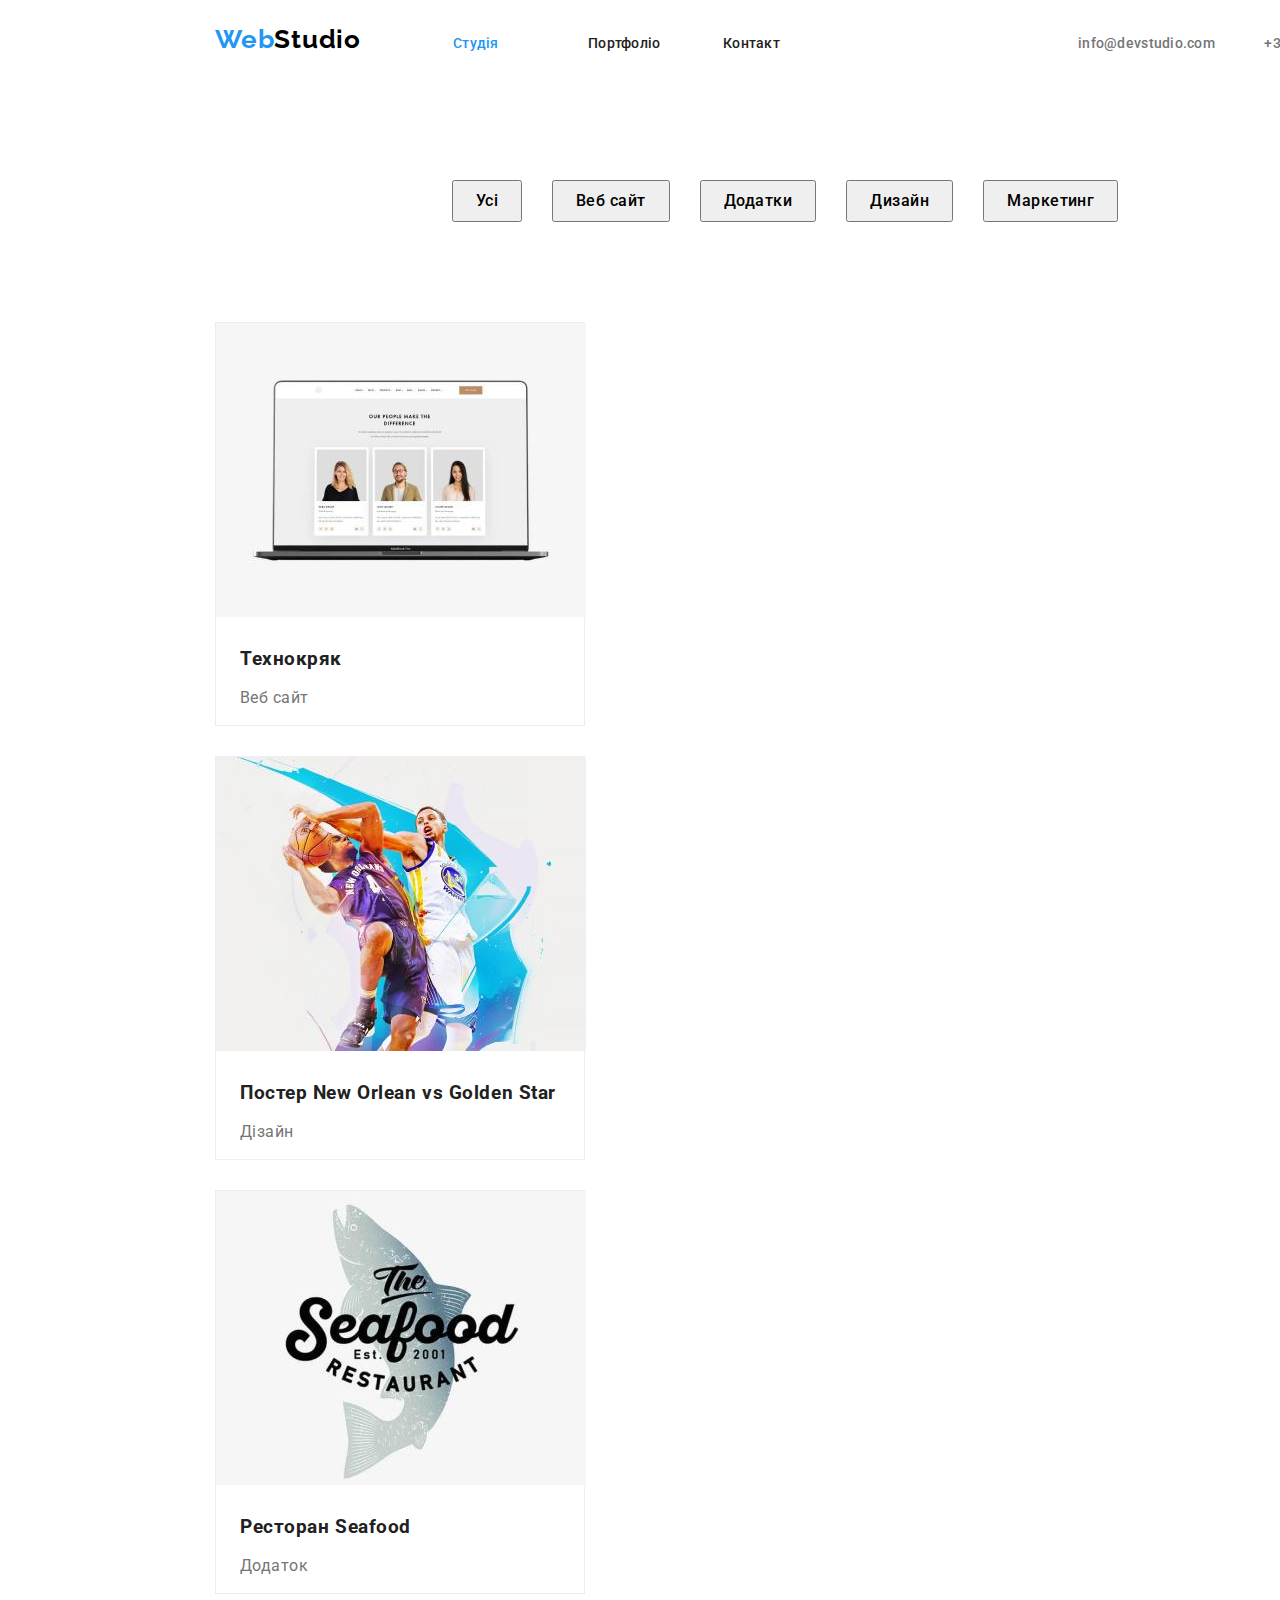
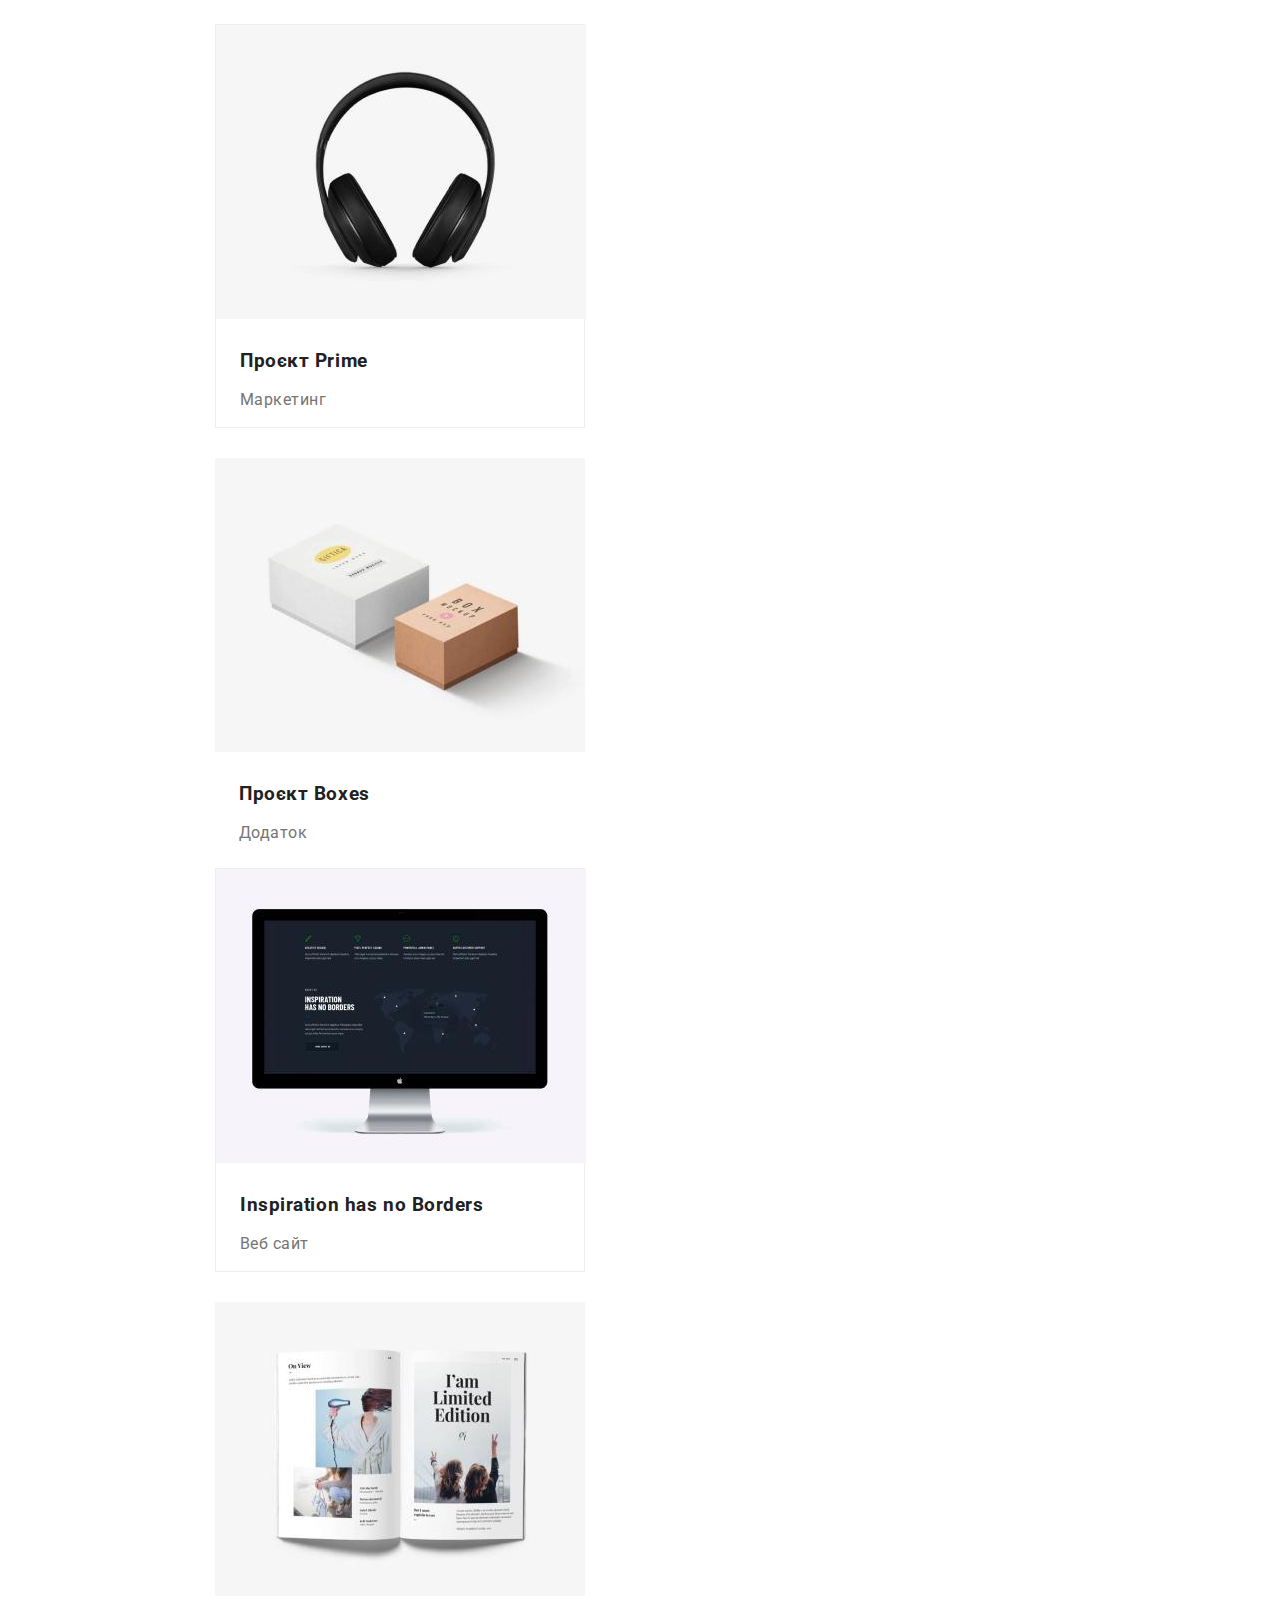
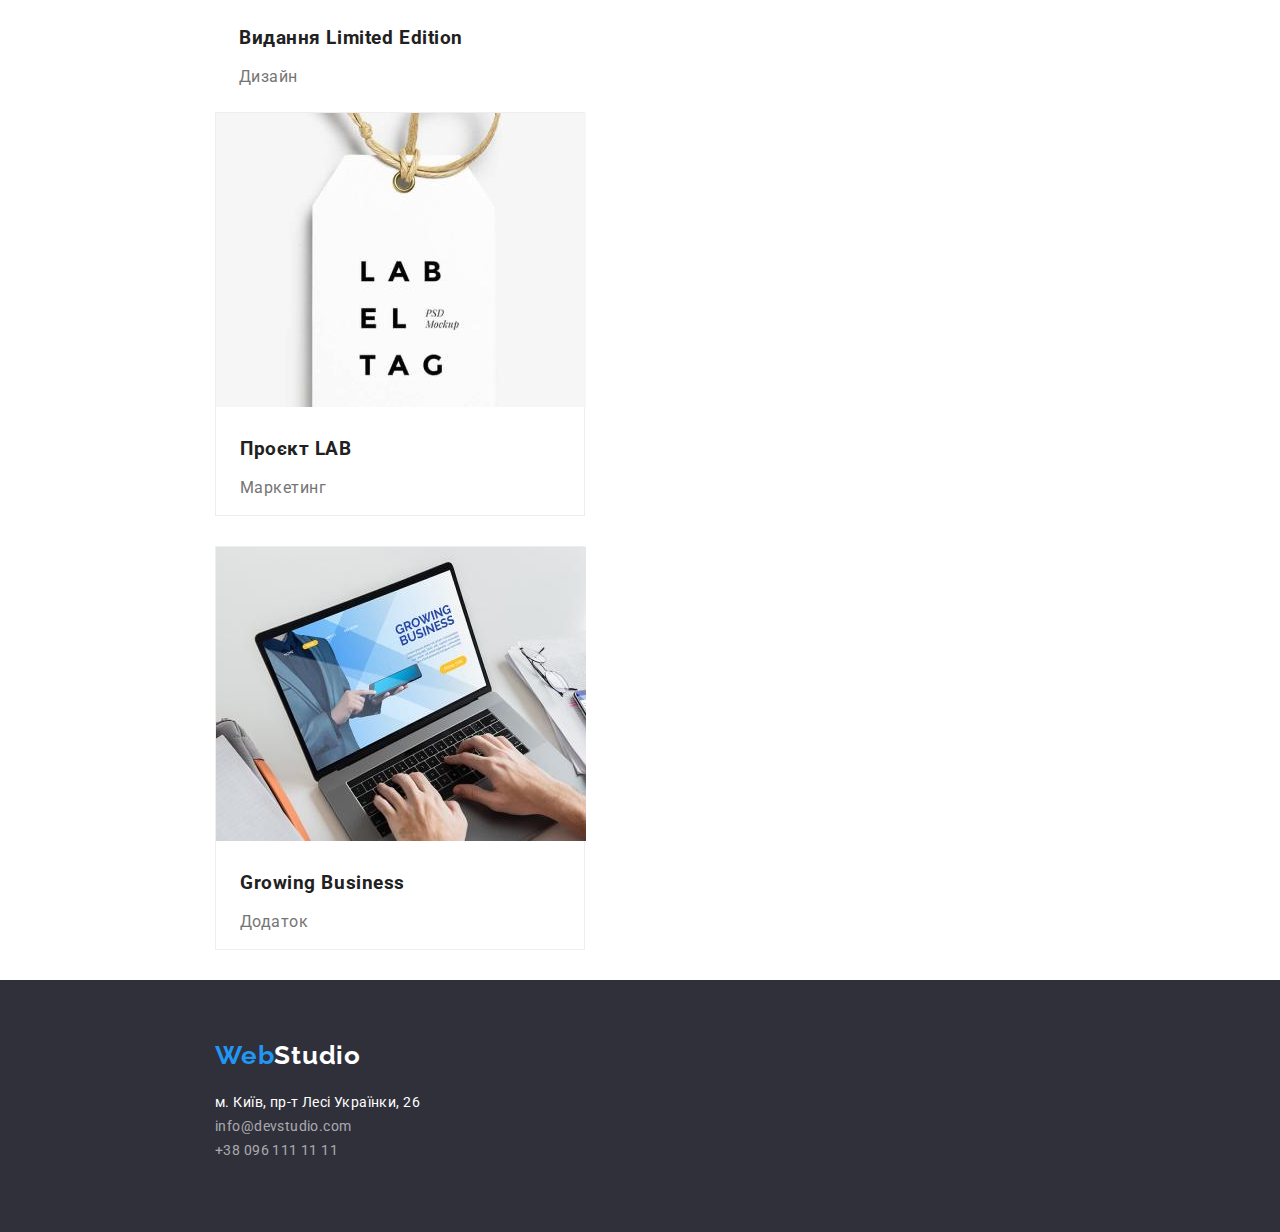
==== commit d63c61ff: "Финалит" ====
--- a/portfolio.html
+++ b/portfolio.html
@@ -5,7 +5,8 @@
     <meta charset="UTF-8">
     <meta http-equiv="X-UA-Compatible" content="IE=edge">
     <meta name="viewport" content="width=device-width, initial-scale=1.0">
-    <title>HOMEWORK2</title>
+    <title>HOMEWORK3</title>
+    <link rel="stylesheet" href="https://cdnjs.cloudflare.com/ajax/libs/modern-normalize/1.1.0/modern-normalize.min.css">
     <link rel="preconnect" href="https://fonts.googleapis.com">
     <link rel="preconnect" href="https://fonts.gstatic.com" crossorigin>
     <link href="https://fonts.googleapis.com/css2?family=Raleway:wght@700&family=Roboto:wght@400;500;700;900&display=swap"
@@ -14,52 +15,60 @@
 </head>
 
 <body>
-    <header>
-        <nav class="nav">
-            <a href="./index.html" class="logo link"><span class="web">Web</span><span class="studio">Studio</span></a>
-            <ul>
-                <li><a href="./index.html" class="link-nav link">Студія</a></li>
-                <li><a href="./portfolio.html" class="link-nav link-current link">Портфоліо</a></li>
-                <li><a href="" class="link-nav link">Контакт</a></li>
-            </ul>
-        </nav>
-        <ul>
-            <li><a href="mailto:info@devstudio.com" class="nav-contact link">info@devstudio.com</a></li>
-            <li><a href="tel:+380961111111" class="nav-contact link">+38 096 111 11 11</a></li>
-        </ul>
-    
+    <header class="header-box">
+        <div class="container">
+            <div class="nav-flex-header">
+                <nav class="nav-flex-header">
+                    <a href="./index.html" class="logo link "><span class="web">Web</span><span class="studio">Studio</span></a>
+                    <ul class="nav-flex">
+                        <li><a href="./index.html" class="link-nav link-current link">Студія</a></li>
+                        <li><a href="./portfolio.html" class="link-nav link">Портфоліо</a></li>
+                        <li><a href="" class="link-nav link">Контакт</a></li>
+                    </ul>
+                </nav>
+                <ul class="nav-flex-tel">
+                    <li><a href="mailto:info@devstudio.com" class="nav-contact link">info@devstudio.com</a></li>
+                    <li><a href="tel:+380961111111" class="nav-contact link">+38 096 111 11 11</a></li>
+                </ul>
+            </div>
+            
+        </div>                
     </header>
        
       
     <main>
             <section>
-                <ul>
-                    <li><button type="button" class="button">Усi</button></li>
-                    <li><button type="button" class="button">Веб сайт</button></li>
-                    <li><button type="button" class="button">Додатки</button></li>
-                    <li><button type="button" class="button">Дизайн</button></li>
-                    <li><button type="button" class="button">Маркетинг</button></li>
-                </ul>
+                <div class="container">
+                    <ul class="flex-button">
+                        <li><button type="button" class="button">Усi</button></li>
+                        <li><button type="button" class="button">Веб сайт</button></li>
+                        <li><button type="button" class="button">Додатки</button></li>
+                        <li><button type="button" class="button">Дизайн</button></li>
+                        <li><button type="button" class="button">Маркетинг</button></li>
+                    </ul>
+                </div>
+                
             
                     <!--Наші проекти -->
             
-            <ul>
-                <li>
+            <div class="container">
+                <ul class="card-flex">
+                <li class="card">
                     <img src="./images/imgtekhnokriak.jpg" alt="Технокряк Веб сайт" width="370">
                     <h3 class="projects">Технокряк</h3>
                     <p class="project-type">Веб сайт</p>
                 </li>
-                <li>
+                <li class="card">
                     <img src="./images/imgposterneworlensstars.jpg" alt="Постер Нью Орлеан та Золоті зірки Дізайн" width="370">
                     <h3 class="projects">Постер New Orlean vs Golden Star</h3>
                     <p class="project-type">Дізайн</p>
                 </li>
-                <li>
+                <li class="card">
                     <img src="./images/imgseafoods.jpg" alt="Ресторан Морська їжа Додаток" width="370">
                     <h3 class="projects">Ресторан Seafood</h3>
                     <p class="project-type">Додаток</p>
                 </li>
-                <li>
+                <li class="card">
                     <img src="./images/imgprime.jpg" alt="Проєкт Прайм Маркетинг" width="370">
                     <h3 class="projects">Проєкт Prime</h3>
                     <p class="project-type">Маркетинг</p>
@@ -68,7 +77,7 @@
                     <h3 class="projects">Проєкт Boxes</h3>
                     <p class="project-type">Додаток</p>
                 </li>
-                <li>
+                <li class="card">
                     <img src="./images/imginspborders.jpg" alt="Натхнення без меж Веб сайт" width="370">
                     <h3 class="projects">Inspiration has no Borders</h3>
                     <p class="project-type">Веб сайт</p>
@@ -78,21 +87,23 @@
                     <h3 class="projects">Видання Limited Edition</h3>
                     <p class="project-type">Дизайн</p>
                 </li>
-                <li>
+                <li class="card">
                     <img src="./images/imglab.jpg" alt="Проєкт Лаб Маркетинг" width="370">
                     <h3 class="projects">Проєкт LAB</h3>
                     <p class="project-type">Маркетинг</p>
-                </li><li>
+                </li><li class="card">
                     <img src="./images/imggrowbis.jpg" alt="Рост бізнесу Додаток" width="370">
                     <h3 class="projects">Growing Business</h3>
                     <p class="project-type">Додаток</p>
                 </li>
             </ul>
+            </div>
         </section>
     </main>
     <footer class="footer">
-        <div>
-            <a href="./index.html" class="logo link"><span class="web">Web</span><span class="logo-studio-footer">Studio</span></a>
+        <div class="container">
+            <a href="./index.html" class="logo-footer link"><span class="web">Web</span><span
+                    class="logo-studio-footer">Studio</span></a>
             <address>
                 <span class="adress">м. Київ, пр-т Лесі Українки, 26</span>
                 <ul>
@@ -101,6 +112,7 @@
                 </ul>
             </address>
         </div>
+    
     </footer>
 
 </body>
--- a/css/styles.css
+++ b/css/styles.css
@@ -10,76 +10,142 @@
     --color-order-section:#2F303A;
     --color-comand-section:#F5F4FA;
  }
-
-body {
+/* * {outline: 1px solid red;} */
+h1,
+h2,
+h3,
+ul,
+li,
+p {padding: 0;
+    margin: 0;
+}
+body { 
+    width: 1600;
     font-family: 'Roboto','Arial','Helvetica',sans-serif;
     font-style: normal;
     color: var(--color-primary);
 }
-ul {
+.container {
+    margin: auto 200px;
+    padding: 0 15px;
+    width: 1200px;    
+}
+
+
+ul,li {
     list-style: none;
 }
 .link {
     text-decoration: none;
   }
-
+  .nav-flex-header {
+    align-items:baseline;
+    display:flex;
+    justify-content: space-between;
+  }
+  .nav-flex {
+    width: 281px;
+    display:flex;
+    justify-content: space-between;
+  }
+  .nav-flex-tel {
+    width: 307px;
+    display:flex;
+    justify-content: space-between;
+  }
+
+.header-box {
+    width: 1600px;
+    height: 80px;
+    display:;   
+}
 .logo {
+    margin-right: 93px; 
+    padding-top: 24px;
+    padding-bottom: 25px;
+    display: block;
+    height: 31;
+    width: 145px;
     font-weight: 700;
     font-family: 'Raleway';
     font-size: 26px;
-    line-height: 1.9375;
-    /* identical to box height */
-    letter-spacing: 0.03em;
-    
-}
-.web {color: var(--color-accent);}
-.studio {color: var(--color-logo-studio);}
-
+    line-height: 1.19;
+    /* identical to box height */
+    letter-spacing: 0.03em;   
+}
+.web {
+    color: var(--color-accent);}
+.studio {
+    color: var(--color-logo-studio);
+}
 .link-nav {
+    display:flex;
+    padding-top: 24px;
+    padding-bottom: 24px;
+    width: 135px;
+    height: 16px;
     font-family: inherit;
     font-weight: 500;
     font-size: 14px;
-    line-height: 1;
+    line-height: 1.14;
     letter-spacing: 0.02em;
     color: var(--color-primary);
 }
-
-.link-nav:hover,.link-nav:focus {
+.link-nav:hover ,.link-nav:focus {
     color: var(--color-accent);
 }
-.link-current {color: var(--color-accent);}
-
+.link-current {
+    color: var(--color-accent);
+}
 .nav-contact {
+    display: flex;
+    padding-top: 32px;
+    padding-bottom: 32px;
     font-weight: 500;
     font-size: 14px;
-    line-height: 1;
+    line-height: 1,14;
     letter-spacing: 0.02em;
     color: var(--color-link-text);
 }
-
 .nav-contact:hover,.nav-contact:focus {
     color: var(--color-accent);
 }
-
+.nav {
+    background-color:var(--color-title-secondary);
+}
+.order {
+    display: block;
+    margin-bottom: 94;
+    padding-top: 200px;
+    height: 600px;
+    width: 1600px;
+    background-color: var(--color-order-section);
+}
 .hero-title {
+    margin: 0px 252px 30px;
+    display:block;
+    width: 696px;
+    height: 120px;
+    text-align: center;
     font-weight: 900;
     font-size: 44px;
-    line-height: 3.75;
+    line-height: 1.36 ;
     /* or 136% */
-    text-align: center;
     letter-spacing: 0.06em;
     text-transform: uppercase;
     color: var(--color-title-secondary);
 }
-
-.order-button {
+.order-button { 
+    padding: 10px 32px;
+    margin:0px auto 200px auto;
+    display:block;
+    width: 216;
+    height: 50;
     font-weight: 700;
     cursor: pointer;
     font-family: inherit;
-    font-size: 16px;
-    line-height: 1.875;
+    line-height: 1.88;
     /* identical to box height, or 188% */
-    display: flex;
     align-items: center;
     text-align: center;
     letter-spacing: 0.06em;
@@ -90,137 +156,199 @@
 }
 .order-button:hover, .order-button:focus {
     background: var(--color-background);
-    
-}
-
-.title-advantage {
-    font-weight: 700;
-    font-size: 14px;
-    line-height: 1;
+ }
+ .advantage-flex {
+     display:flex ;
+     justify-content: space-between;
+     margin-top: 94px;
+     margin-bottom:94px; 
+     width: 1170px;
+     margin-top: 94px;
+ }
+.title-advantage {margin-bottom: 10px;
+    display: inline-block;
+    height: 16px;
+    width: 270px;
+    font-weight: 700;
+    font-size: 14px;
+    line-height: 1.14;
     letter-spacing: 0.03em;
     text-transform: uppercase;
 }
-
 .advantage {
-    font-size: 14px;
-    line-height: 1.5;
+    height: 72px;
+    width: 270px;
+    font-size: 14px;
+    line-height: 1.71;
     /* or 171% */
     letter-spacing: 0.03em;
     color: var(--color-link-text);
 }
-
-.specialization-title {
+.specialization-title {margin-bottom: 50px;
     font-weight: 700;
     font-size: 36px;
-    line-height: 2.625;
-    letter-spacing: 0.03em;
-}
-
-.title-comand {
+    line-height: 1.16;
+    letter-spacing: 0.03em;
+    text-align: center;
+}
+.comand-flex {
+    display: flex;
+    justify-content: space-between;
+}
+.title-comand { 
+    margin-top: 94px;
+    margin-bottom: 50px;
     font-weight: 700;
     font-size: 36px;
-    line-height: 2.625;
-    letter-spacing: 0.03em;
-}
-
+    line-height: 1.17;
+    letter-spacing: 0.03em;
+    text-align: center;
+}
+.specialization-foto {
+    margin-bottom: 94px;
+    padding-top: 0px;
+    display:flex;
+    justify-content: space-between;
+}
+.box-comand {
+    padding-top: 0px;
+    margin-bottom: 50px;
+    width: 270px;
+    height: 368px;
+    background-color: var(--color-title-secondary);
+    box-shadow: 0px 1px 3px rgba(0, 0, 0, 0.12), 0px 1px 1px rgba(0, 0, 0, 0.14), 0px 2px 1px rgba(0, 0, 0, 0.2);
+    border-radius: 0px 0px 4px 4px;
+}
+.comand {padding-top: 94px;
+    width: width 1200px;
+    background-color: var(--color-comand-section);
+}
 .name {
+    margin-top: 50px;
+    margin-bottom: 10px;
     font-weight: 500;
-    font-size: 16px;
-    line-height: 1.1875;
-    /* identical to box height */
-    letter-spacing: 0.03em;
-}
-
-.profession {
-    font-size: 16px;
-    line-height: 1.1875;
+    line-height: 1.17;
+    /* identical to box height */
+    letter-spacing: 0.03em;
+    text-align: center;
+}
+.profession {margin-bottom: 50px;
+    line-height: 1.19;
     /* identical to box height */
     letter-spacing: 0.03em;
     color: var(--color-link-text);
+    text-align: center;
 }
 .adress {
+    margin-bottom: 9px;
     font-style: normal;
     font-size: 14px;
-    line-height: 1.5;
+    line-height: 1.71;
     /* or 171% */
     letter-spacing: 0.03em;
     color: var(--color-title-secondary);
 }
-
 .contact {
+    margin-bottom: 9px;
    font-style: normal;
     font-family: inherit;
     font-size: 14px;
-    line-height: 1.5;
+    line-height: 1.71;
     /* or 171% */
     letter-spacing: 0.03em;
     color: var(--color-conact-footer);
 }
-
 .contact:hover,.contact:focus {
     color: var(--color-accent);
 }
-
+.flex-button {
+    
+    display: flex;
+    justify-content: center;
+}
+/* .button:last-child {
+    margin-right:0px;   
+} */
 .button {
+    padding: 6px 22px;
+    margin-top:100px;
+    margin-bottom:100px; ; 
+    margin-right: 30px;
     cursor: pointer;
     font-family: inherit;
     font-weight: 500;
-    font-size: 16px;
-    line-height: 1.625;
+    line-height: 1.63;
     /* identical to box height, or 162% */
     text-align: center;
-    letter-spacing: 0.03em;
-    
-}
-
+    letter-spacing: 0.03em;    
+}
 .button:hover,.button:focus {
-    cursor: pointer;
-    font-family: inherit;
-    font-weight: 500;
-    font-size: 16px;
-    line-height: 1.625;
-    /* identical to box height, or 162% */
-    letter-spacing: 0.03em;
     color: var(--color-title-secondary);
     background-color: var(--color-accent);
+}
+.card-flex {
     
 }
-.order {
+.card {
+    padding-top: 0px;
+    margin-right:30px;
+    margin-bottom: 30px;
+    box-sizing: border-box;
+    width: 370px;
+    height: 404px;
+    background: var(--color-title-secondary);
+    border: 1px solid #EEEEEE;
+
+}
+.projects {
+    margin-top: 20px;
+    margin-right: 24px;
+    margin-bottom: 4px;
+    margin-left: 24px;
+    font-weight: 700;
+    line-height: 2;
+    /* identical to box height, or 188% */
+    letter-spacing: 0.03em;
+}
+.project-type {
+    width: 322;
+    height: 30;
+    margin-right: 24px;
+    margin-bottom: 20px;
+    margin-left: 24px;
+    line-height: 1.88;
+    /* identical to box height, or 188% */
+    letter-spacing: 0.03em;
+    color: var(--color-link-text);
+}
+.footer { 
+    display: block;
+    padding-top: 60px ;
+    width: 1600px;
+    height: 252px;
     background-color: var(--color-order-section);
 }
-.projects {
-    font-weight: 700;
-    font-size: 16px;
-    line-height: 1.875;
-    /* identical to box height, or 188% */
-    letter-spacing: 0.03em;
-    color: var(--color-link-text);
-}
-
-.project-type {
-    font-size: 16px;
-    line-height: 1.875;
-    /* identical to box height, or 188% */
-    letter-spacing: 0.03em;
-    color: var(--color-link-text);
-}
-.nav {
-    background-color:var(--color-title-secondary);
-}
-.comand {
-    background-color: var(--color-comand-section);
-}
-.footer {
-    background-color: var(--color-order-section);
+.logo-footer {
+    margin-bottom: 20px ;
+    display: block;
+    height: 31;
+    width: 145px;
+    font-weight: 700;
+    font-family: 'Raleway';
+    font-size: 26px;
+    line-height: 1.19;
+    /* identical to box height */
+    letter-spacing: 0.03em;
 }
 .logo-studio-footer { 
     font-family: 'Raleway';
     font-size: 26px;
-    line-height: 1.9375;
+    line-height: 1.19;
     /* identical to box height */
     letter-spacing: 0.03em;
     color:var(--color-title-secondary);
-
-}
-
-
+}
+
+
+
+
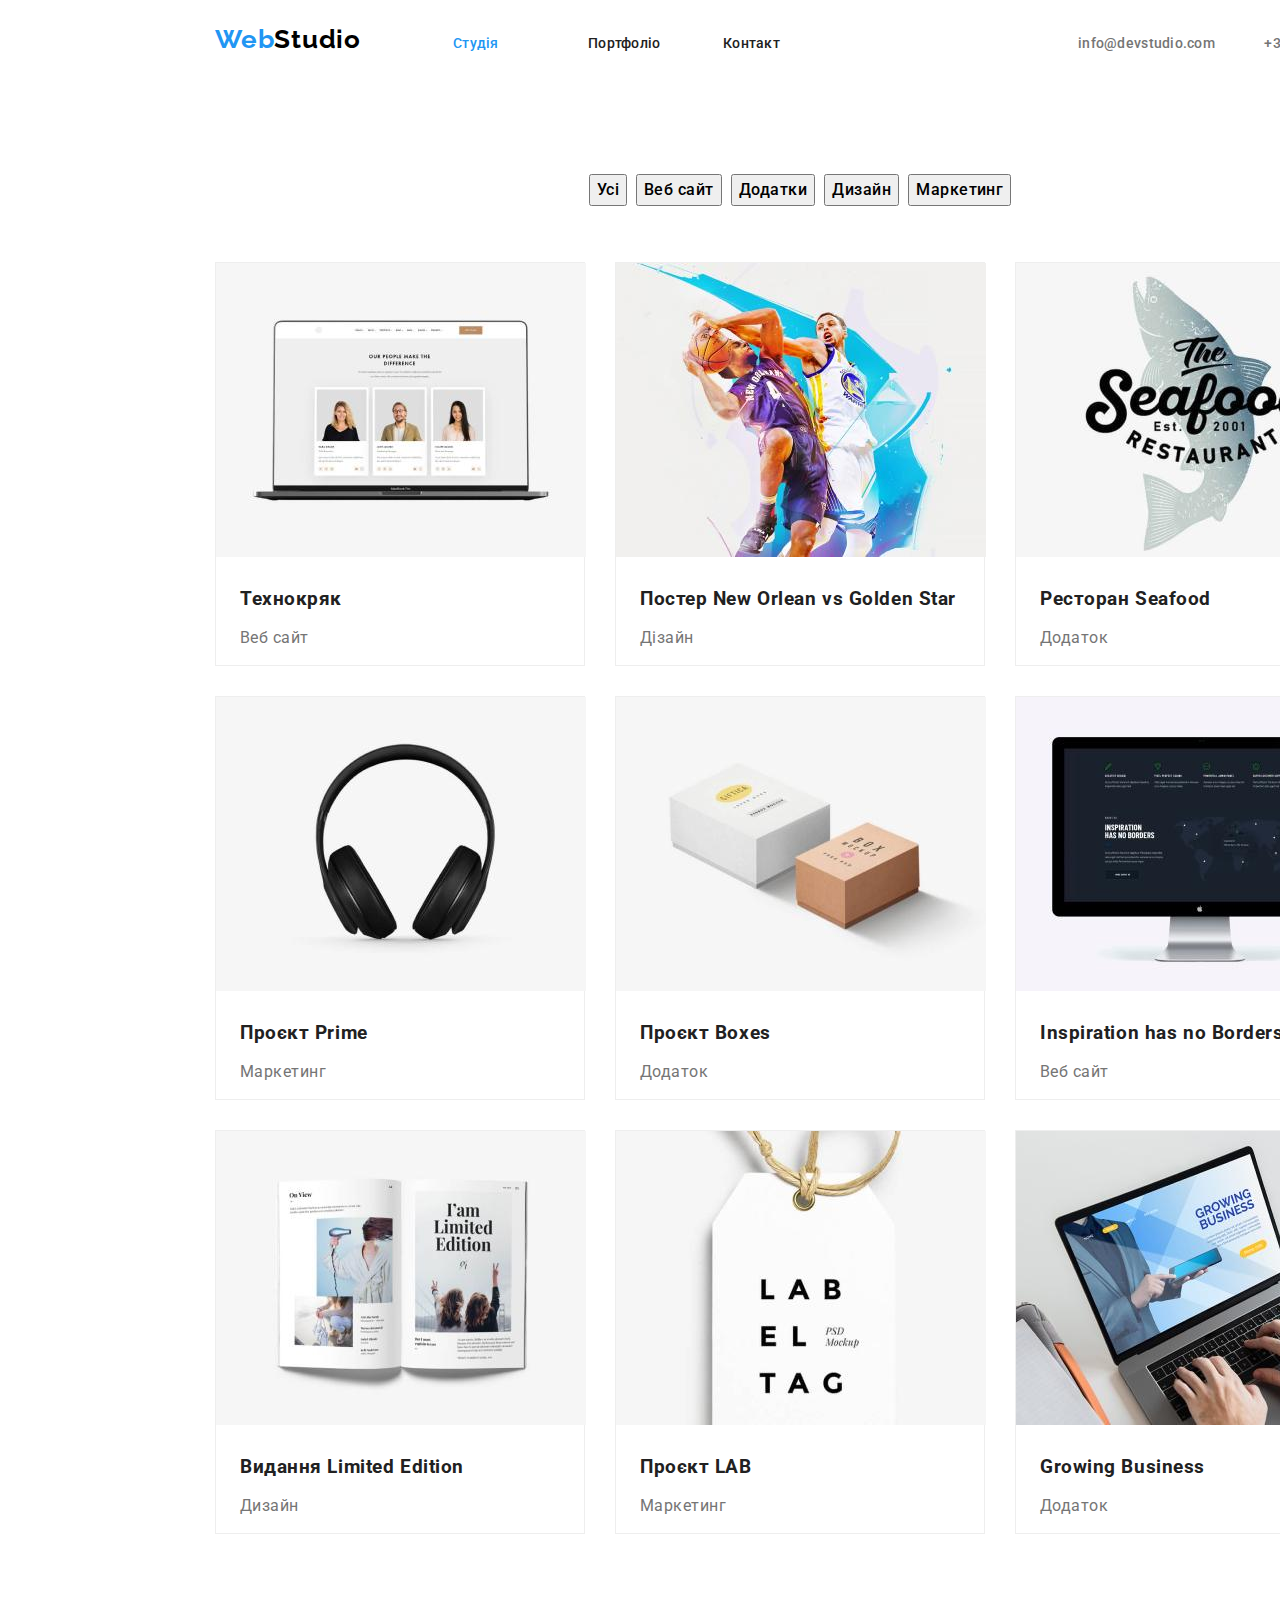
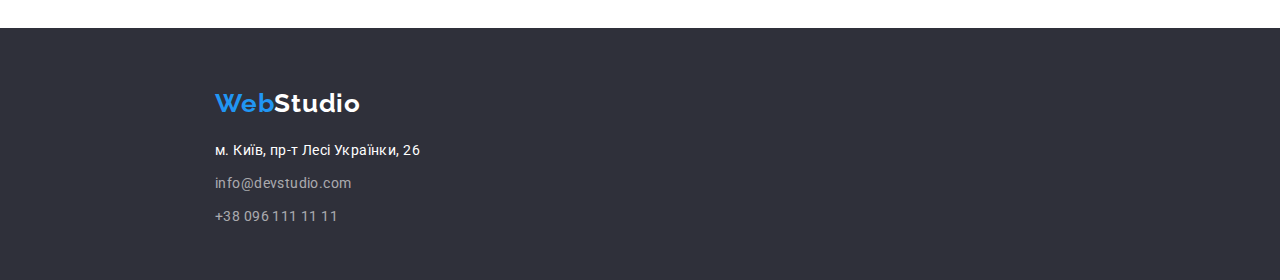
==== commit 20874c42: "Прибирає помилки" ====
--- a/portfolio.html
+++ b/portfolio.html
@@ -40,63 +40,67 @@
             <section>
                 <div class="container">
                     <ul class="flex-button">
-                        <li><button type="button" class="button">Усi</button></li>
-                        <li><button type="button" class="button">Веб сайт</button></li>
-                        <li><button type="button" class="button">Додатки</button></li>
-                        <li><button type="button" class="button">Дизайн</button></li>
-                        <li><button type="button" class="button">Маркетинг</button></li>
+                        <li class="button-list"><button type="button" class="button">Усi</button></li>
+                        <li class="button-list"><button type="button" class="button">Веб сайт</button></li>
+                        <li class="button-list"><button type="button" class="button">Додатки</button></li>
+                        <li class="button-list"><button type="button" class="button">Дизайн</button></li>
+                        <li class="button-list"><button type="button" class="button">Маркетинг</button></li>
                     </ul>
                 </div>
+            </section>    
                 
             
                     <!--Наші проекти -->
             
-            <div class="container">
-                <ul class="card-flex">
-                <li class="card">
-                    <img src="./images/imgtekhnokriak.jpg" alt="Технокряк Веб сайт" width="370">
-                    <h3 class="projects">Технокряк</h3>
-                    <p class="project-type">Веб сайт</p>
-                </li>
-                <li class="card">
-                    <img src="./images/imgposterneworlensstars.jpg" alt="Постер Нью Орлеан та Золоті зірки Дізайн" width="370">
-                    <h3 class="projects">Постер New Orlean vs Golden Star</h3>
-                    <p class="project-type">Дізайн</p>
-                </li>
-                <li class="card">
-                    <img src="./images/imgseafoods.jpg" alt="Ресторан Морська їжа Додаток" width="370">
-                    <h3 class="projects">Ресторан Seafood</h3>
-                    <p class="project-type">Додаток</p>
-                </li>
-                <li class="card">
-                    <img src="./images/imgprime.jpg" alt="Проєкт Прайм Маркетинг" width="370">
-                    <h3 class="projects">Проєкт Prime</h3>
-                    <p class="project-type">Маркетинг</p>
-                </li><li>
-                    <img src="./images/imgboxes.jpg" alt="Проєкт Коробки Додаток" width="370">
-                    <h3 class="projects">Проєкт Boxes</h3>
-                    <p class="project-type">Додаток</p>
-                </li>
-                <li class="card">
-                    <img src="./images/imginspborders.jpg" alt="Натхнення без меж Веб сайт" width="370">
-                    <h3 class="projects">Inspiration has no Borders</h3>
-                    <p class="project-type">Веб сайт</p>
-                </li>
-                <li>
-                    <img src="./images/imglimited.jpg" alt="Видання Обмежена серія Дизайн" width="370">
-                    <h3 class="projects">Видання Limited Edition</h3>
-                    <p class="project-type">Дизайн</p>
-                </li>
-                <li class="card">
-                    <img src="./images/imglab.jpg" alt="Проєкт Лаб Маркетинг" width="370">
-                    <h3 class="projects">Проєкт LAB</h3>
-                    <p class="project-type">Маркетинг</p>
-                </li><li class="card">
-                    <img src="./images/imggrowbis.jpg" alt="Рост бізнесу Додаток" width="370">
-                    <h3 class="projects">Growing Business</h3>
-                    <p class="project-type">Додаток</p>
-                </li>
-            </ul>
+            <section>
+                <div class="container">
+                    <ul class="card-flex">
+                    <li class="card">
+                        <img src="./images/imgtekhnokriak.jpg" alt="Технокряк Веб сайт" width="370">
+                        <h3 class="projects">Технокряк</h3>
+                        <p class="project-type">Веб сайт</p>
+                    </li>
+                    <li class="card">
+                        <img src="./images/imgposterneworlensstars.jpg" alt="Постер Нью Орлеан та Золоті зірки Дізайн" width="370">
+                        <h3 class="projects">Постер New Orlean vs Golden Star</h3>
+                        <p class="project-type">Дізайн</p>
+                    </li>
+                    <li class="card">
+                        <img src="./images/imgseafoods.jpg" alt="Ресторан Морська їжа Додаток" width="370">
+                        <h3 class="projects">Ресторан Seafood</h3>
+                        <p class="project-type">Додаток</p>
+                    </li>
+                    <li class="card">
+                        <img src="./images/imgprime.jpg" alt="Проєкт Прайм Маркетинг" width="370">
+                        <h3 class="projects">Проєкт Prime</h3>
+                        <p class="project-type">Маркетинг</p>
+                    </li>
+                    <li class="card">
+                        <img src="./images/imgboxes.jpg" alt="Проєкт Коробки Додаток" width="370">
+                        <h3 class="projects">Проєкт Boxes</h3>
+                        <p class="project-type">Додаток</p>
+                    </li>
+                    <li class="card">
+                        <img src="./images/imginspborders.jpg" alt="Натхнення без меж Веб сайт" width="370">
+                        <h3 class="projects">Inspiration has no Borders</h3>
+                        <p class="project-type">Веб сайт</p>
+                    </li>
+                    <li class="card">
+                        <img src="./images/imglimited.jpg" alt="Видання Обмежена серія Дизайн" width="370">
+                        <h3 class="projects">Видання Limited Edition</h3>
+                        <p class="project-type">Дизайн</p>
+                    </li>
+                    <li class="card">
+                        <img src="./images/imglab.jpg" alt="Проєкт Лаб Маркетинг" width="370">
+                        <h3 class="projects">Проєкт LAB</h3>
+                        <p class="project-type">Маркетинг</p>
+                    </li>
+                    <li class="card">
+                        <img src="./images/imggrowbis.jpg" alt="Рост бізнесу Додаток" width="370">
+                        <h3 class="projects">Growing Business</h3>
+                        <p class="project-type">Додаток</p>
+                    </li>
+                </ul>
             </div>
         </section>
     </main>
--- a/css/styles.css
+++ b/css/styles.css
@@ -20,18 +20,16 @@
     margin: 0;
 }
 body { 
-    width: 1600;
+    width: 1600px;
     font-family: 'Roboto','Arial','Helvetica',sans-serif;
     font-style: normal;
     color: var(--color-primary);
 }
 .container {
-    margin: auto 200px;
+    margin:0 auto ;
     padding: 0 15px;
     width: 1200px;    
 }
-
-
 ul,li {
     list-style: none;
 }
@@ -53,18 +51,15 @@
     display:flex;
     justify-content: space-between;
   }
-
 .header-box {
-    width: 1600px;
-    height: 80px;
-    display:;   
+    height: 80px;       
 }
 .logo {
     margin-right: 93px; 
     padding-top: 24px;
     padding-bottom: 25px;
     display: block;
-    height: 31;
+    height: 31px;
     width: 145px;
     font-weight: 700;
     font-family: 'Raleway';
@@ -103,7 +98,7 @@
     padding-bottom: 32px;
     font-weight: 500;
     font-size: 14px;
-    line-height: 1,14;
+    line-height: 1.14;
     letter-spacing: 0.02em;
     color: var(--color-link-text);
 }
@@ -115,10 +110,9 @@
 }
 .order {
     display: block;
-    margin-bottom: 94;
+    margin-bottom: 94px;
     padding-top: 200px;
     height: 600px;
-    width: 1600px;
     background-color: var(--color-order-section);
 }
 .hero-title {
@@ -136,11 +130,11 @@
     color: var(--color-title-secondary);
 }
 .order-button { 
-    padding: 10px 32px;
+    padding: 10px;
     margin:0px auto 200px auto;
     display:block;
-    width: 216;
-    height: 50;
+    width: 216px;
+    height: 50px;
     font-weight: 700;
     cursor: pointer;
     font-family: inherit;
@@ -196,7 +190,7 @@
     justify-content: space-between;
 }
 .title-comand { 
-    margin-top: 94px;
+    /* margin-top: 94px; */
     margin-bottom: 50px;
     font-weight: 700;
     font-size: 36px;
@@ -214,17 +208,15 @@
     padding-top: 0px;
     margin-bottom: 50px;
     width: 270px;
-    height: 368px;
     background-color: var(--color-title-secondary);
     box-shadow: 0px 1px 3px rgba(0, 0, 0, 0.12), 0px 1px 1px rgba(0, 0, 0, 0.14), 0px 2px 1px rgba(0, 0, 0, 0.2);
     border-radius: 0px 0px 4px 4px;
 }
 .comand {padding-top: 94px;
-    width: width 1200px;
     background-color: var(--color-comand-section);
 }
 .name {
-    margin-top: 50px;
+    padding-top: 30px;
     margin-bottom: 10px;
     font-weight: 500;
     line-height: 1.17;
@@ -232,7 +224,8 @@
     letter-spacing: 0.03em;
     text-align: center;
 }
-.profession {margin-bottom: 50px;
+.profession {
+    padding-bottom: 30px;
     line-height: 1.19;
     /* identical to box height */
     letter-spacing: 0.03em;
@@ -240,6 +233,7 @@
     text-align: center;
 }
 .adress {
+    display: block;
     margin-bottom: 9px;
     font-style: normal;
     font-size: 14px;
@@ -249,8 +243,9 @@
     color: var(--color-title-secondary);
 }
 .contact {
+    display: block;
     margin-bottom: 9px;
-   font-style: normal;
+    font-style: normal;
     font-family: inherit;
     font-size: 14px;
     line-height: 1.71;
@@ -266,14 +261,17 @@
     display: flex;
     justify-content: center;
 }
-/* .button:last-child {
-    margin-right:0px;   
-} */
+
+.button-list{
+    padding-right: 9px;
+    padding-bottom: 56px;
+    padding-top: 94px;
+}
+.button-list:last-child {
+    padding-right: 0px;
+    
+}
 .button {
-    padding: 6px 22px;
-    margin-top:100px;
-    margin-bottom:100px; ; 
-    margin-right: 30px;
     cursor: pointer;
     font-family: inherit;
     font-weight: 500;
@@ -287,35 +285,36 @@
     background-color: var(--color-accent);
 }
 .card-flex {
-    
+    display: flex;
+    justify-content: space-between;
+    flex-wrap: wrap;
 }
 .card {
     padding-top: 0px;
-    margin-right:30px;
     margin-bottom: 30px;
+    padding-bottom: 20px;
     box-sizing: border-box;
     width: 370px;
     height: 404px;
     background: var(--color-title-secondary);
     border: 1px solid #EEEEEE;
 
+}.card:nth-child(7) {   
+    margin-bottom: 94px;
 }
 .projects {
-    margin-top: 20px;
-    margin-right: 24px;
-    margin-bottom: 4px;
-    margin-left: 24px;
+    padding-top: 20px ;
+    padding-left: 24px;
+    padding-bottom: 4px;
     font-weight: 700;
     line-height: 2;
     /* identical to box height, or 188% */
     letter-spacing: 0.03em;
 }
 .project-type {
-    width: 322;
-    height: 30;
-    margin-right: 24px;
-    margin-bottom: 20px;
-    margin-left: 24px;
+    width: 322px;
+    padding-bottom: 20px;
+    padding-left: 24px;
     line-height: 1.88;
     /* identical to box height, or 188% */
     letter-spacing: 0.03em;
@@ -324,14 +323,13 @@
 .footer { 
     display: block;
     padding-top: 60px ;
-    width: 1600px;
     height: 252px;
     background-color: var(--color-order-section);
 }
 .logo-footer {
     margin-bottom: 20px ;
     display: block;
-    height: 31;
+    height: 31px;
     width: 145px;
     font-weight: 700;
     font-family: 'Raleway';
